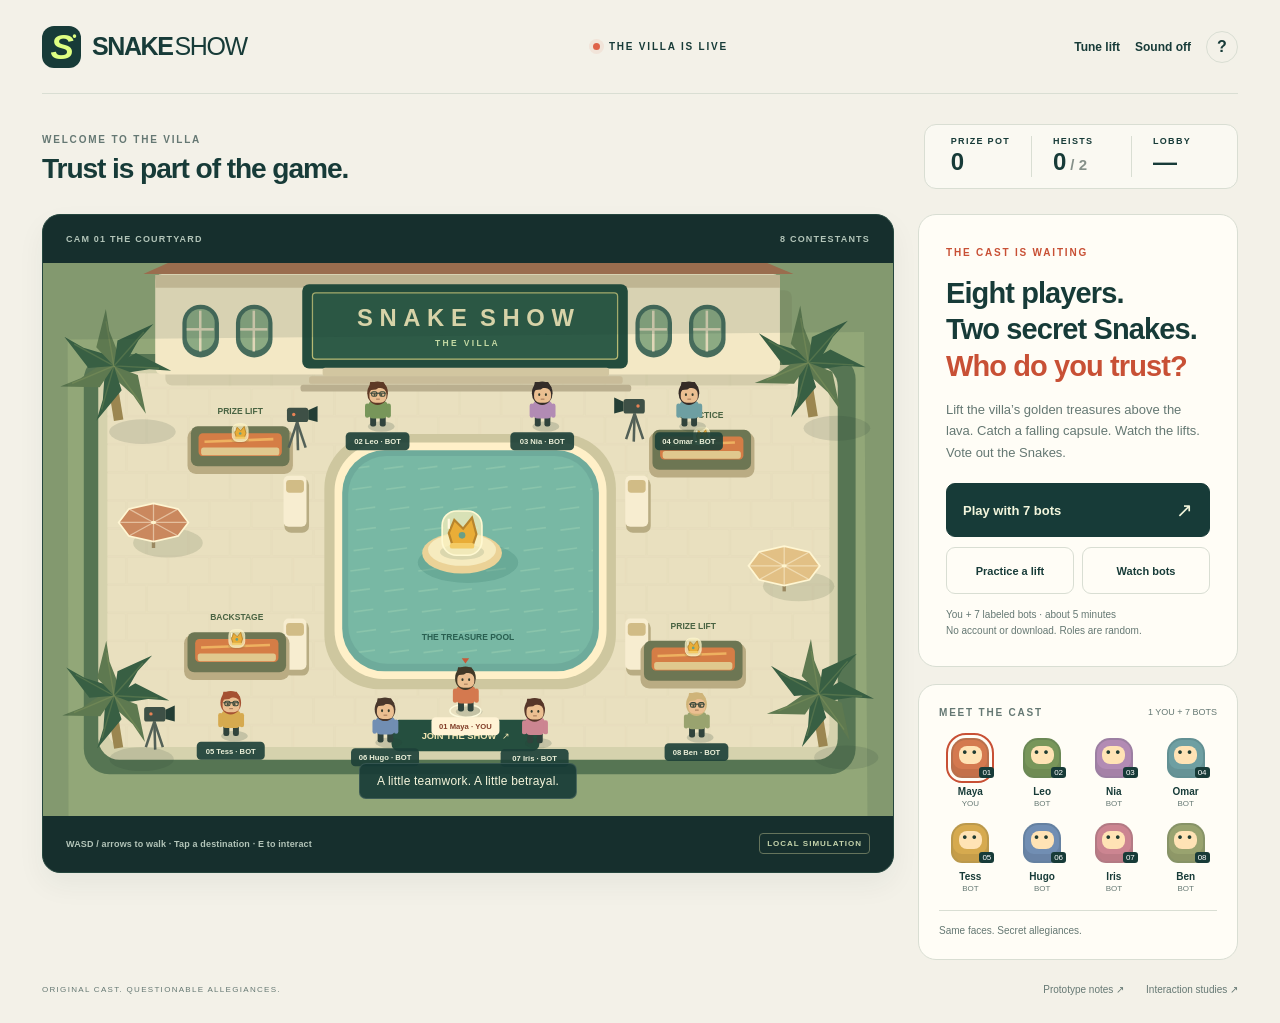
==== concepts/snake-show/browser/index.html @ a0eb26c5 "Build Snake Show 2D with tunable bots and open voting" ====
<!doctype html>
<html lang="en">
<head>
  <meta charset="utf-8">
  <meta name="viewport" content="width=device-width, initial-scale=1">
  <meta name="theme-color" content="#162c2c">
  <title>Snake Show — The villa is live</title>
  <!-- Content versions prevent a cached script from running against newer markup. -->
  <link rel="stylesheet" href="style.css?v=41d4f3e1a800">
  <script defer src="lift-settings.js?v=fff1915433bc"></script>
  <script defer src="engine.js?v=1761e50dbbf5"></script>
  <script defer src="scene.js?v=736649c6fe65"></script>
  <script defer src="lift-scene.js?v=ec6c48904b56"></script>
  <link rel="stylesheet" href="vote.css?v=e14c82b99ec2">
  <script defer src="vote-view.js?v=2ee515cd37c5"></script>
  <script defer src="app.js?v=7dcef8bf534f"></script>
</head>
<body>
  <div class="app">
    <header class="topbar">
      <a class="brand" href="index.html" aria-label="Snake Show home"><span class="brand-mark">S<span>•</span></span><span>SNAKE<span class="brand-light">SHOW</span></span></a>
      <div class="live"><i></i> THE VILLA IS LIVE</div>
      <div class="top-actions"><button id="earlyReviewToggle" class="quiet" hidden>Round so far</button><button id="pause" class="quiet" hidden>Pause</button><button id="tuneToggle" class="quiet" aria-expanded="false" aria-controls="tuningPanel">Tune lift</button><button id="sound" class="quiet" aria-pressed="false">Sound off</button><button id="help" class="icon-button" aria-label="How to play">?</button></div>
    </header>

    <main>
      <div class="episode-bar">
        <div><span id="eyebrow" class="eyebrow">WELCOME TO THE VILLA</span><h1 id="heading">Trust is part of the game.</h1></div>
        <div id="scoreboard" class="scoreboard"><div><span>PRIZE POT</span><b id="pot">0</b></div><div><span>HEISTS</span><b><span id="heists">0</span><small>/ 2</small></b></div><div class="clock"><span id="phaseLabel">LOBBY</span><b id="timer">—</b></div></div>
      </div>

      <div class="layout">
        <section class="stage" aria-label="Game stage">
          <div class="stage-top"><span id="cameraLabel">CAM 01 <b>THE COURTYARD</b></span><div><span id="castCount">8 CONTESTANTS</span></div></div>
          <div class="canvas-wrap"><canvas id="scene" width="1000" height="650" aria-label="2D villa. Use arrow keys or WASD to walk, or tap a destination."></canvas><div id="sceneCaption" class="scene-caption">A little teamwork. A little betrayal.</div></div>
          <div id="stationTabs" class="station-tabs" hidden></div>
          <div class="stage-bottom"><span id="sceneHint"><kbd>W</kbd><kbd>A</kbd><kbd>S</kbd><kbd>D</kbd> to explore <span class="dot-separator">•</span> Tap to walk</span><span class="local-badge">LOCAL SIMULATION</span></div>
        </section>

        <aside class="sidebar">
          <section id="lobbyPanel" class="panel welcome">
            <span class="eyebrow coral">THE CAST IS WAITING</span><h2>Eight players.<br>Two secret Snakes.<br><em>Who do you trust?</em></h2>
            <p>Lift the villa’s golden treasures above the lava. Catch a falling capsule. Watch the lifts. Vote out the Snakes.</p>
            <button id="play" class="primary">Play with 7 bots <span>↗</span></button>
            <div class="button-pair"><button id="practice" class="secondary">Practice a lift</button><button id="watch" class="secondary">Watch bots</button></div>
            <p class="fine">You + 7 labeled bots · about 5 minutes<br>No account or download. Roles are random.</p>
          </section>

          <section id="gamePanel" class="panel" hidden>
            <div class="row"><span id="panelEyebrow" class="eyebrow coral">YOUR PRIVATE CARD</span><button id="roleToggle" class="text-button" hidden>Hide role</button></div>
            <h2 id="panelTitle">The show is starting.</h2><p id="panelText"></p>
            <div id="privateRole" class="role-card" hidden></div>
            <div id="liftHud" hidden><div class="row meter-label"><span id="tiltText">Keep the tray level</span><b id="heightText">0%</b></div><div class="height-meter"><i id="heightFill"></i></div></div>
            <div id="catchPanel" class="catch-panel" hidden><div class="row"><b>CATCH THE CAPSULE!</b><span id="catchTime">3.0s</span></div><div class="catch-track"><span class="catch-zone"></span><i id="needle"></i></div><p id="catchHint">One fresh tap. Aim for the gold zone.</p></div>
            <div id="controls" class="controls" hidden><button id="pull" class="primary hold-button">Hold to pull <kbd>SPACE</kbd></button><button id="catch" class="primary catch-button" hidden>Catch! <kbd>C</kbd></button><button id="rig" class="rig-button hold-button" hidden>Hold to rig <kbd>R</kbd></button><p id="rigHint" class="fine" hidden></p><button id="interact" class="secondary" hidden>Join console <kbd>E</kbd></button><button id="leave" class="text-button">Leave console</button></div>
            <details id="mechanicsPanel" class="mechanics-panel" hidden><summary>Motor readouts <span>height · load · hold</span></summary><div id="motorReadouts"></div><p class="fine">Hold is measured over the last 2s. “Needs” estimates an unboosted motor’s hold duty; it does not identify a Rig.</p></details>
            <button id="continue" class="primary" hidden>Enter the first act →</button>
            <div id="speedControls" class="row" hidden><label for="speed">Playback speed</label><select id="speed"><option value="1">1×</option><option value="2">2×</option><option value="4">4×</option></select></div>
            <button id="nextEpisode" class="secondary" hidden>New episode</button>
          </section>

          <section id="tuningPanel" class="panel tuning-panel" hidden>
            <div class="row"><span class="eyebrow coral">PRIZE LIFT · WORKING DRAFT</span><button id="closeTuning" class="text-button" aria-label="Close tuning">Close</button></div>
            <h2>Tune the lift.</h2><p class="tuning-intro">Changes apply live to every lift. Start offset applies to the next capsule. These are draft settings.</p>
            <div class="button-pair"><button id="tuneRestart" class="secondary">Restart same practice</button><button id="tuneDefaults" class="secondary">Restore prototype</button></div>
            <div id="tuningSliders" class="tuning-scroll"></div>
            <details class="tuning-derived"><summary>What these settings imply</summary><div id="tuningDerived"></div><p class="fine">Two-cable estimates. Tray mass 2; winch inertia 0.6; delivery +2.6; upper stop +2.8; lava −1.8; max height gap 1.6. Catch zone starts at 60%.</p></details>
            <details id="draftExchange" class="draft-exchange"><summary>Export / import a draft</summary><p class="fine">Copy these settings into our conversation to compare runs.</p><textarea id="tuningJson" rows="5" aria-label="Lift settings draft JSON" spellcheck="false"></textarea><div class="button-pair"><button id="copyDraft" class="secondary">Copy current draft</button><button id="importDraft" class="secondary">Apply pasted draft</button></div></details>
            <p id="tuningStatus" class="fine" role="status">Prototype baseline. Changes are saved in this browser.</p>
          </section>

          <section class="panel cast-panel"><div class="row"><span class="eyebrow">MEET THE CAST</span><span id="castSummary" class="fine">1 YOU + 7 BOTS</span></div><div id="cast" class="cast-grid"></div><p id="castNote" class="fine">Same faces. Secret allegiances.</p></section>
        </aside>
      </div>

      <section id="evidencePanel" class="vote-room" aria-label="Voting room" hidden>
        <div id="votePaused" class="vote-paused" role="status" hidden><b>Paused</b><button id="voteResume">Resume ▶</button><button id="voteQuit">Return to lobby</button></div>
        <div class="vote-room-heading">
          <div><span id="voteRoomStep" class="vote-kicker">LOOK & VOTE</span><h2 id="voteRoomTitle" tabindex="-1">Who is the Snake?</h2><p id="voteRoomHint">Look at the lifts. Pick a face.</p></div>
          <div class="vote-tools"><button id="voteRoleToggle" class="text-button" aria-expanded="false" aria-controls="votePrivateRole" hidden>My role</button><label id="voteSpeedControls" hidden>Speed <select id="voteSpeed" aria-label="Voting playback speed"><option value="1">1×</option><option value="2">2×</option><option value="4">4×</option></select></label><button id="voteNewEpisode" class="text-button" hidden>New episode</button><div class="vote-clock" id="voteClock"><span id="voteClockLabel">Vote ends in</span><b id="voteSeconds">35</b><span>seconds</span></div></div>
        </div>
        <div id="votePrivateRole" class="vote-private-role" hidden></div>
        <div id="voteWaiting" class="vote-waiting" hidden><b>Waiting for the other lifts…</b><span>Voting opens when everyone finishes.</span><button id="watchLifts" class="secondary">Watch lifts →</button></div>
        <div id="voteRoundSummary" class="round-prizes"></div>
        <div id="runoffNotice" class="runoff-notice" hidden></div>
        <div class="vote-content">
          <section id="roundMemories" class="round-memories" aria-label="Round in pictures">
            <div class="memory-toolbar"><h3 id="memoryHeading">The lifts</h3><label>Round <select id="receiptAct" aria-label="Round to review"></select></label><span class="memory-note">A mistake can happen to anyone.</span></div>
            <div id="receipts" class="receipt-grid"></div>
          </section>
          <section id="votePanel" class="pick-panel" aria-labelledby="voteHeading" hidden>
            <div class="pick-heading"><div><h3 id="voteHeading">Pick a face.</h3><p id="voteHint">Your vote is shown to everyone.</p></div><span class="ballot-progress" id="ballotProgress" aria-label="Votes cast"></span></div>
            <div id="candidates" class="candidates"></div>
            <div class="ballot-footer">
              <span class="ballot-status" id="ballotStatus" role="status">Everyone can see each vote.</span>
              <button id="certain" class="certainty-button" aria-pressed="false" disabled>I’m sure!</button>
              <button id="abstain" class="skip-button">Skip vote</button>
              <button id="lockVote" class="lock-button" disabled>Lock vote</button>
            </div>
          </section>
        </div>
        <div id="voteResult" class="vote-reveal" aria-live="polite" hidden></div>
      </section>

      <section id="finalePanel" class="panel finale-panel" hidden><span class="eyebrow coral">THAT’S A WRAP</span><h2 id="winner"></h2><p id="winnerReason"></p><div id="revealCast" class="reveal-cast"></div><h3>The episode, unmasked.</h3><p class="fine">Actual recorded actions, with private sabotage revealed.</p><div id="replay" class="replay"></div><button id="replayEpisode" class="primary">Play another episode ↗</button></section>

      <div id="mobileMove" class="mobile-move" aria-label="Movement controls"><button data-move="up" aria-label="Walk up">↑</button><div><button data-move="left" aria-label="Walk left">←</button><button data-move="down" aria-label="Walk down">↓</button><button data-move="right" aria-label="Walk right">→</button></div></div>
      <footer><span>ORIGINAL CAST. QUESTIONABLE ALLEGIANCES.</span><a href="README.md">Prototype notes ↗</a><a href="../prototypes/index.html">Interaction studies ↗</a></footer>
    </main>
  </div>

  <dialog id="helpDialog"><button id="closeHelp" class="dialog-close" aria-label="Close instructions">×</button><span class="eyebrow coral">YOUR FIRST EPISODE</span><h2>Keep your friends close.<br>Watch their cables.</h2><ol><li><b>Know your role.</b> Six Loyals protect the treasures. Two Snakes secretly sabotage. Snakes need two heists and one survivor after the last vote.</li><li><b>Work your cable.</b> Hold Space or Pull to raise your end; release to lower it. Tilt to guide the ball inward, then slow it near center. Every corner must reach the gold delivery line.</li><li><b>Save the capsule.</b> If it slips, press C or Catch when the needle is in the gold zone. You get one tap per fall. Someone else can still save after a miss.</li><li id="rigHelp"><b>Play the Snake.</b> Hold R or Rig for 1.5 seconds to arm the team’s one attempt. Your motor doubles for 5 seconds. A rigged, uncaught spill is a heist; lava contact is only a failed lift.</li><li><b>Follow the evidence.</b> Finish early to see the pictures while the others play. When every lift finishes or 45 seconds run out, you have 35 seconds to look at the pictures and vote. Everyone sees the votes as they arrive. Tap a face to vote; change it until you lock it or time is up. When everyone locks, voting ends early. Every vote starts as a hunch. Tap “I’m sure!” to show certainty. You cannot vote for yourself. A tie gets a runoff. Voted out? Follow the episode backstage or start again.</li></ol><p>Walk with WASD / arrows or tap the courtyard. E uses a nearby console. Escape pauses. Sound is optional. Practice uses the same physics with one Loyal bot.</p><p class="fine">This is an offline browser adaptation for one player. Bots and balance are experimental; there is no online matchmaking or persistent economy.</p><button id="gotIt" class="primary">Got it. Let’s play.</button></dialog>
  <dialog id="cameraDialog" class="camera-dialog" aria-labelledby="cameraTitle"><div class="camera-dialog-heading"><div><span class="vote-kicker">ROUND IN PICTURES</span><h2 id="cameraTitle">The lift</h2></div><button id="closeCamera" class="icon-button" aria-label="Close lift pictures">×</button></div><div id="cameraDetails"></div><p class="camera-caption">These are separate observations. A mistake can happen to anyone.</p></dialog>
  <div id="pauseOverlay" class="pause-overlay" hidden><section class="panel"><span class="eyebrow coral">COMMERCIAL BREAK</span><h2 id="pauseTitle">The show is paused.</h2><p>Your episode waits for you. Held controls have been released.</p><button id="resume" class="primary">Resume the show →</button><button id="quit" class="text-button">Return to lobby</button></section></div>
  <div id="announcement" class="sr-only" role="status" aria-live="polite"></div>
</body>
</html>
---- concepts/snake-show/browser/style.css ----
:root{--ink:#173b38;--muted:#657873;--paper:#f3f1e8;--panel:#fffdf6;--line:#d9ded3;--coral:#c85035;--lime:#dfff83;--gold:#efbd51;--dark:#162f2d;--radius:18px;font-family:"Segoe UI",Arial,sans-serif;color:var(--ink);background:var(--paper);font-synthesis:none}*{box-sizing:border-box}body{margin:0}button,input,select{font:inherit}button,a,select{-webkit-tap-highlight-color:transparent}button{cursor:pointer;touch-action:manipulation}button:disabled{cursor:default;opacity:.46}button:focus-visible,a:focus-visible,select:focus-visible{outline:3px solid #be502c;outline-offset:4px}button{color:inherit}a{color:inherit}button:active:not(:disabled){transform:translateY(1px)}[hidden]{display:none!important}.app{max-width:1560px;margin:auto;padding:0 42px}.topbar{height:94px;display:flex;align-items:center;justify-content:space-between;border-bottom:1px solid var(--line);gap:20px}.brand{display:flex;align-items:center;gap:11px;text-decoration:none;font-weight:900;letter-spacing:-1.4px;font-size:25px}.brand-light{font-weight:400;margin-left:2px}.brand-mark{position:relative;display:grid;place-items:center;width:39px;height:42px;background:var(--ink);color:var(--lime);border-radius:12px;font-size:35px;font-style:italic;line-height:1}.brand-mark span{position:absolute;font-size:12px;right:6px;top:4px}.live,.eyebrow{font-size:10px;letter-spacing:1.8px;font-weight:800}.live{display:flex;align-items:center;gap:9px}.live i{width:7px;height:7px;background:#df6249;border-radius:50%;box-shadow:0 0 0 4px #df624917}.top-actions{display:flex;align-items:center;gap:15px}.quiet,.text-button{border:0;background:none;padding:8px 0;font-size:12px;font-weight:650}.icon-button{height:32px;width:32px;border:1px solid var(--line);border-radius:50%;background:transparent;font-weight:700}.episode-bar{display:flex;align-items:center;justify-content:space-between;padding:30px 0 25px;gap:20px}.eyebrow{color:var(--muted)}.coral{color:var(--coral)}h1{font-size:clamp(23px,2.2vw,35px);font-weight:650;letter-spacing:-1.1px;margin:6px 0 0}h2{font-size:28px;letter-spacing:-.9px;line-height:1.18;font-weight:650;margin:15px 0}h3{font-size:19px;letter-spacing:-.3px}p{font-size:13px;line-height:1.65;color:var(--muted)}em{font-style:normal;color:var(--coral)}.scoreboard{display:flex;border:1px solid var(--line);border-radius:12px;background:#faf9f2;padding:11px 5px}.scoreboard>div{padding:0 21px;border-right:1px solid var(--line);min-width:100px}.scoreboard>div:last-child{border:0}.scoreboard>div>span{display:block;font-size:9px;letter-spacing:1.3px;font-weight:800}.scoreboard b{display:block;font-size:24px;line-height:1.3;white-space:nowrap}.scoreboard small{font-size:15px;color:#859089;padding-left:4px}.scoreboard b span{display:inline}.clock b{font-variant-numeric:tabular-nums}.layout{display:grid;grid-template-columns:minmax(0,1fr) 320px;gap:24px;align-items:start}.stage{background:var(--dark);border-radius:var(--radius);overflow:hidden;box-shadow:0 12px 28px #173b380e;border:1px solid #25463e}.stage-top,.stage-bottom{display:flex;justify-content:space-between;align-items:center;gap:8px;color:#b3c5b9;font-size:9px;font-weight:700;letter-spacing:1.2px;padding:19px 23px}.stage-top b{color:#eef2d9;margin-left:12px;font-size:10px}.stage-top>div{display:flex;align-items:center;gap:14px}.on-dark{border:1px solid #718479;background:transparent;border-radius:5px;color:#eff4dc;padding:4px 8px;font-size:10px}.canvas-wrap{position:relative;background:#dcd9b8}canvas{display:block;width:100%;height:auto;aspect-ratio:1000/650;touch-action:none}.scene-caption{position:absolute;bottom:17px;left:50%;transform:translateX(-50%);max-width:92%;width:max-content;background:#163b36e8;color:#f5f5db;padding:10px 17px;border:1px solid #ffffff21;border-radius:7px;font-size:12px;letter-spacing:.2px;text-align:center;pointer-events:none}.stage-bottom{padding:16px 23px;font-size:9px;letter-spacing:.15px;min-height:56px}.local-badge{font-size:8px;letter-spacing:1px;color:#c5d4ac;border:1px solid #65745c;padding:5px 7px;border-radius:4px;white-space:nowrap}kbd{font:600 9px "Segoe UI",sans-serif;border:1px solid currentColor;border-radius:3px;padding:2px 4px;opacity:.8;margin:0 1px}.dot-separator{padding:0 8px}.sidebar{display:flex;flex-direction:column;gap:17px}.panel{border:1px solid var(--line);border-radius:var(--radius);background:var(--panel);padding:24px}.welcome{padding:27px}.welcome h2{font-size:29px;line-height:1.25;margin:15px 0}.welcome p{margin:15px 0 20px}.primary,.secondary,.rig-button{display:flex;justify-content:center;align-items:center;gap:10px;width:100%;border:1px solid var(--ink);border-radius:9px;padding:14px 16px;font-weight:700;font-size:13px;min-height:47px}.primary{background:var(--ink);color:#f2f5dc}.primary>span{margin-left:auto;font-size:20px}.primary:hover:not(:disabled){background:#28524a}.secondary{background:transparent;border-color:var(--line);font-size:11px;padding:11px 8px}.secondary:hover:not(:disabled){background:#edeedc}.button-pair{display:flex;gap:8px;margin-top:10px}.fine{font-size:10px;line-height:1.6;color:var(--muted);margin:12px 0 0}.welcome .fine{margin:13px 0 0}.row{display:flex;align-items:center;justify-content:space-between;gap:12px}.row>.fine{margin:0;font-size:9px}.cast-panel{padding:20px}.cast-grid{display:grid;grid-template-columns:repeat(4,minmax(0,1fr));gap:15px 9px;margin-top:18px}.cast-member{text-align:center;min-width:0;position:relative}.avatar{--color:#d0734a;width:38px;height:40px;display:inline-block;background:var(--color);border-radius:15px 15px 11px 11px;position:relative;border:2px solid #1c3c3825;box-shadow:inset 0 -7px 0 #00000013}.avatar:before{content:"";position:absolute;width:23px;height:18px;top:6px;left:5.5px;border-radius:8px;background:#ffe3b5}.avatar:after{content:"••";letter-spacing:5px;position:absolute;top:4px;left:9px;color:#203c32;font-size:13px;font-weight:900}.cast-member b{display:block;font-size:10px;margin-top:4px;white-space:nowrap}.cast-member small{font-size:8px;color:var(--muted);display:block;margin-top:2px}.cast-member.out{opacity:.45}.cast-member.you .avatar{outline:2px solid var(--coral);outline-offset:3px}.cast-member .number{position:absolute;top:29px;left:calc(50% + 9px);border-radius:3px;background:var(--ink);color:#fff;font-size:8px;padding:1px 3px}.cast-panel>p{border-top:1px solid var(--line);padding-top:12px;margin-top:17px}.role-card{padding:14px;border-radius:9px;background:#eaf0d7;border:1px solid #d3dec2;font-size:12px;line-height:1.6;margin:17px 0}.role-card.snake{background:#fae6df;border-color:#e2c4bb}.role-card b{display:block;font-size:17px}.role-card small{font-size:11px}.controls{display:flex;flex-direction:column;gap:9px;margin-top:19px}.controls .text-button{font-size:11px}.hold-button{user-select:none;touch-action:none}.hold-button.pressed{background:#badd78;color:#163b36;box-shadow:inset 0 3px 4px #0002}.rig-button{background:#f4dfd5;border-color:#dcb5a6;color:#9b402e;font-size:12px}.rig-button.pressed{background:#cb674d;color:white}.catch-button{background:var(--gold);color:#3d321b;border-color:#b98e31}.catch-button:hover:not(:disabled){background:#ffd574}.meter-label{font-size:10px;margin-top:17px}.height-meter{height:7px;border-radius:10px;background:#e4e6d8;margin-top:9px;overflow:hidden}.height-meter i{display:block;height:100%;background:#688d5a;transition:width .15s}.catch-panel{background:#fcf1d1;border:1px solid #dec585;border-radius:10px;padding:13px;margin-top:17px}.catch-panel .row{font-size:10px}.catch-track{position:relative;height:25px;background:#dcdcc4;border-radius:5px;margin-top:15px;overflow:hidden}.catch-zone{position:absolute;left:41.6667%;width:16.6667%;height:100%;background:#e3b63b;border-left:2px solid #8f6d0d;border-right:2px solid #8f6d0d}.catch-track i{position:absolute;top:1px;height:23px;width:4px;background:#183f37;border-radius:4px;transform:translateX(-50%)}.catch-panel p{font-size:10px;margin-bottom:0}#continue,#nextEpisode{margin-top:16px}#speedControls{font-size:12px;margin-top:16px}select{background:#fcfbf3;border:1px solid var(--line);border-radius:6px;padding:7px 9px;color:var(--ink);font-size:12px;max-width:100%}.station-tabs{display:grid;grid-template-columns:repeat(4,1fr);gap:1px;border-top:1px solid #657b6055;background:#657b6055}.station-tab{padding:12px 6px;background:var(--dark);color:#d0dfc5;border:0;border-top:3px solid transparent;text-align:left;min-width:0}.station-tab.selected{background:#25463d;border-top-color:var(--lime)}.station-tab b{display:block;font-size:10px}.station-tab small{display:block;font-size:9px;margin-top:5px;opacity:.7}.station-tab span{font-size:9px;color:#edc574}.evidence-panel,.finale-panel{margin-top:24px;padding:28px}.evidence-heading{display:flex;justify-content:space-between;align-items:center;gap:15px}.evidence-heading h2{margin:10px 0 7px}.evidence-heading p{margin:0}.evidence-heading label{font-size:12px}.receipt-grid{display:grid;grid-template-columns:repeat(4,minmax(0,1fr));gap:13px;margin-top:22px}.receipt{border:1px solid #dedfcd;border-radius:9px;padding:16px;background:#f6f5ea}.receipt .eyebrow{font-size:9px}.receipt h3{margin:8px 0;font-size:15px}.receipt p{font-size:11px;line-height:1.6;margin:12px 0}.receipt p+p{border-top:1px dashed #d5d5c5;padding-top:12px}.receipt time{font-size:9px;font-weight:750;color:#8b6b40;display:block}.receipt strong{color:var(--ink)}#votePanel{border-top:1px solid var(--line);margin-top:26px;padding-top:8px}#votePanel h3{margin-bottom:5px}#voteHint{margin-top:0}.confidence{font-size:10px;display:flex;align-items:center;gap:7px}.candidates{display:grid;grid-template-columns:repeat(8,minmax(0,1fr));gap:10px}.candidate{background:#f8f7ee;border:1px solid var(--line);border-radius:10px;padding:13px 5px;text-align:center}.candidate.selected{border:2px solid var(--coral);padding:12px 4px;background:#fae8da}.candidate b{display:block;font-size:12px;margin-top:8px}.candidate small{display:block;font-size:9px;margin-top:4px}.ballot-footer{display:flex;align-items:center;gap:20px;margin-top:20px}.ballot-footer>span{font-size:12px;flex:1}.ballot-footer .primary{width:180px}.vote-totals{display:flex;gap:8px;flex-wrap:wrap}.vote-total{padding:8px 13px;border-radius:5px;background:#ebeedc;font-size:12px}.finale-panel h2{font-size:40px}.reveal-cast{display:grid;grid-template-columns:repeat(8,1fr);gap:10px;margin:25px 0}.reveal-person{text-align:center;padding:17px 5px;background:#eaf0d7;border:1px solid #d8e1c7;border-radius:10px}.reveal-person.snake{background:#f6e0d6;border-color:#e2b9a5}.reveal-person b{display:block;font-size:13px;margin:9px 0 4px}.reveal-person span:last-child{display:block;font-size:11px}.replay{display:grid;grid-template-columns:repeat(3,1fr);gap:15px;margin-bottom:25px}.replay-act{padding:18px;background:#f4f3e7;border-radius:10px}.replay-act h3{margin:0 0 14px}.replay-act p{font-size:11px;margin:7px 0}.replay-act .secret{color:#a84e34}.finale-panel>.primary{max-width:280px}.mobile-move{display:none}footer{display:flex;align-items:center;gap:22px;padding:24px 0 28px;color:var(--muted);font-size:10px}footer>span{margin-right:auto;font-size:8px;letter-spacing:1.3px}footer a{text-decoration:none}dialog{max-width:570px;width:calc(100% - 30px);border:1px solid #ccd2bd;border-radius:18px;padding:32px;color:var(--ink);background:var(--panel);box-shadow:0 35px 100px #0005}dialog::backdrop{background:#0b251dcc;backdrop-filter:blur(4px)}dialog h2{font-size:29px}dialog li{font-size:12px;line-height:1.7;margin-bottom:14px;color:var(--muted)}dialog li b{color:var(--ink)}dialog ol{padding-left:18px}.dialog-close{position:absolute;right:18px;top:12px;border:0;background:none;font-size:26px}.pause-overlay{position:fixed;inset:0;background:#09251ccb;backdrop-filter:blur(5px);z-index:10;display:grid;place-items:center;padding:20px}.pause-overlay .panel{max-width:380px;width:100%;padding:30px}.pause-overlay .text-button{display:block;margin:13px auto 0}.sr-only{position:absolute;width:1px;height:1px;padding:0;margin:-1px;overflow:hidden;clip:rect(0,0,0,0);white-space:nowrap;border:0}
@media(min-width:1550px){.welcome h2{font-size:32px}.layout{grid-template-columns:minmax(0,1fr) 350px}.panel{padding:27px}}
@media(max-width:1150px){.app{padding:0 24px}.layout{grid-template-columns:minmax(0,1fr) 290px;gap:18px}.welcome{padding:23px}.welcome h2{font-size:26px}.panel{padding:21px}.stage-top,.stage-bottom{padding:15px}.stage-top{font-size:8px}.local-badge{display:none}.receipt-grid{grid-template-columns:repeat(2,minmax(0,1fr))}}
@media(max-width:850px){.app{padding:0 20px}.topbar{height:75px}.brand{font-size:22px}.live{font-size:8px}.layout{grid-template-columns:minmax(0,1fr)}.sidebar{display:grid;grid-template-columns:1fr 1fr}.welcome h2{font-size:27px}.episode-bar{padding:22px 0}.scoreboard>div{min-width:68px;padding:0 10px}.scoreboard b{font-size:22px}.scoreboard>div>span{font-size:8px}.reveal-cast{grid-template-columns:repeat(4,1fr)}.replay{grid-template-columns:1fr}.candidates{grid-template-columns:repeat(4,1fr)}.mobile-move{display:block;text-align:center;margin:18px auto 0}.mobile-move button{width:46px;height:40px;margin:2px;background:#e3e7d5;border:1px solid #becbb7;border-radius:7px;font-size:20px;touch-action:none}.canvas-wrap{max-height:620px;overflow:hidden}}
@media(max-width:520px){.app{padding:0 12px}.topbar{height:67px;gap:10px}.live{display:none}.brand{font-size:21px}.top-actions{gap:12px}.episode-bar{display:block;padding:19px 0 16px}h1{font-size:25px}.scoreboard{margin-top:17px;padding:9px 0;justify-content:space-around}.scoreboard>div{flex:1;padding:0 15px}.scoreboard b{font-size:23px}.scoreboard>div>span{font-size:8px}.stage{border-radius:12px}.stage-top{padding:12px;font-size:7px;letter-spacing:.5px}.stage-top b{font-size:8px;margin-left:7px}.stage-top>div{gap:8px}.stage-bottom{padding:12px;font-size:8px}.scene-caption{padding:6px 9px;font-size:9px;bottom:9px}.sidebar{grid-template-columns:1fr;gap:14px}.welcome h2{font-size:31px}.welcome{padding:25px}.cast-grid{grid-template-columns:repeat(8,1fr);gap:6px}.cast-member .avatar{transform:scale(.8);margin:0 -4px}.cast-member b{font-size:8px}.cast-member small{font-size:7px}.cast-member .number{top:26px;left:calc(50% + 4px)}.cast-panel{padding:18px 12px}.cast-panel>.row{padding:0 6px}.cast-panel>p{padding-left:6px}.evidence-panel,.finale-panel{padding:20px 15px}.evidence-heading{align-items:start}.evidence-heading h2{font-size:25px}.evidence-heading p{font-size:11px}.receipt-grid{grid-template-columns:1fr}.receipt p{font-size:12px}.evidence-heading label{white-space:nowrap}.candidates{gap:7px}.candidate b{font-size:10px}.ballot-footer{flex-wrap:wrap;gap:10px}.ballot-footer>span{flex-basis:100%}.ballot-footer .primary{flex:1}.confidence{flex-direction:column;align-items:start;gap:3px}#votePanel .row{align-items:center}.finale-panel h2{font-size:32px}.station-tabs{grid-template-columns:repeat(2,1fr)}footer{gap:12px;flex-wrap:wrap;font-size:9px}footer>span{width:100%;font-size:7px}.reveal-cast{gap:7px}.reveal-person{padding:12px 3px}.reveal-person b{font-size:11px}.reveal-person span:last-child{font-size:9px}dialog{padding:27px 22px}dialog h2{font-size:25px}}
@media(prefers-reduced-motion:reduce){*,*:before,*:after{scroll-behavior:auto!important;transition:none!important}}

/* During touch play, keep the moving scene and thumb controls together. */
@media(max-width:850px){
  body[data-phase="challenge"] .sidebar{display:block}
  body[data-phase="challenge"] .cast-panel{margin-top:16px}
  body[data-phase="challenge"] #gamePanel{padding:15px}
  body[data-phase="challenge"] #panelTitle,body[data-phase="challenge"] #panelText{display:none}
  body[data-phase="challenge"] .controls{display:grid;grid-template-columns:1fr 1fr;gap:8px;margin-top:10px}
  body[data-phase="challenge"] .controls .primary,body[data-phase="challenge"] #leave,body[data-phase="challenge"] #interact{grid-column:1/-1}
  body[data-phase="challenge"] .controls:has(#rig:not([hidden])) #pull{grid-column:auto}
  body[data-phase="challenge"] #rigHint{display:none}
  body[data-phase="challenge"] .meter-label{margin-top:8px}
  body[data-phase="challenge"] .height-meter{margin-top:5px}
  body[data-phase="challenge"] .stage-bottom{display:none}
  body[data-phase="challenge"] .station-tabs{grid-template-columns:repeat(4,minmax(0,1fr))}
  body[data-phase="challenge"] .station-tab{padding:9px 6px;min-height:62px}
  body[data-phase="challenge"] .station-tab small{display:none}
  body[data-phase="challenge"] .station-tab b{font-size:9px}
  body[data-phase="challenge"] .episode-bar{padding:14px 0}
  body[data-phase="challenge"] h1{font-size:21px}
  body[data-phase="challenge"] .scoreboard{margin-top:10px;padding:6px 0}
  body[data-phase="challenge"] .layout{gap:12px}
  body[data-phase="challenge"] #privateRole{margin:10px 0}
  body[data-phase="challenge"] .catch-panel{margin-top:10px;padding:10px}
  body[data-phase="challenge"] .catch-track{margin-top:10px}
  body[data-phase="challenge"] .catch-panel p{margin-top:5px}
}

/* Prize Lift exposes the coupled-cable mechanism with the same scale on both axes. */
body[data-camera="lift"] .canvas-wrap{background:#fffdf6;max-height:none}
body[data-camera="lift"] canvas{max-width:650px;margin:0 auto;aspect-ratio:1}
.mechanics-panel{margin-top:18px;border-top:1px solid var(--line);padding-top:12px}
summary{cursor:pointer;font-size:12px;font-weight:700;line-height:1.6}
.mechanics-panel summary span{font-size:9px;color:var(--muted);font-weight:400;margin-left:6px}
.mechanics-panel table{width:100%;border-collapse:collapse;margin-top:12px;font-size:11px;font-variant-numeric:tabular-nums}
.mechanics-panel th,.mechanics-panel td{padding:6px 3px;border-bottom:1px solid #e4e8da;text-align:right}
.mechanics-panel th:first-child{text-align:left;font-size:9px;color:var(--muted);font-weight:500}
.mechanics-panel small{display:block;font-size:9px;font-weight:400;color:var(--muted);margin-top:3px}
.tuning-panel h2{font-size:23px;margin:10px 0}
.tuning-intro{font-size:11px;margin:8px 0}
.tuning-panel .button-pair{margin:10px 0}
.tuning-panel .secondary{font-size:10px;padding:8px 7px;min-height:39px}
.tuning-scroll{max-height:470px;overflow-y:auto;overscroll-behavior:contain;scrollbar-width:thin;padding-right:9px;margin-right:-8px}
.tuning-scroll fieldset{border:0;margin:14px 0;padding:0;min-width:0}
.tuning-scroll legend{width:100%;font-size:10px;font-weight:800;letter-spacing:1px;text-transform:uppercase;color:var(--coral);padding:9px 0;border-top:1px solid var(--line)}
.tuning-row{padding:8px 0 10px}
.tuning-row.changed label:after{content:" •";color:var(--coral)}
.tuning-row label{font-size:11px;font-weight:650}
.tuning-row label small{display:block;font-size:9px;font-weight:400;color:var(--muted);margin-top:3px}
.tuning-row input[type="number"]{width:67px;min-width:67px;border:1px solid var(--line);border-radius:5px;background:#fffef8;font-size:12px;color:var(--ink);padding:6px;font-variant-numeric:tabular-nums}
.tuning-row input[type="range"]{width:100%;height:23px;accent-color:#497753;margin:7px 0 0;cursor:pointer;touch-action:pan-y}
.tuning-row p{font-size:9px;line-height:1.5;margin:1px 0;color:var(--muted)}
.tuning-derived,.draft-exchange{border-top:1px solid var(--line);padding-top:12px;margin-top:12px}
#tuningDerived{display:grid;grid-template-columns:1fr 1fr;gap:12px;margin-top:15px}
#tuningDerived span{font-size:9px;color:var(--muted);display:block}
#tuningDerived b{font-size:12px;font-weight:650;display:block;margin-top:4px}
#tuningJson{width:100%;resize:vertical;min-height:90px;font:11px/1.5 Consolas,monospace;border:1px solid var(--line);border-radius:7px;color:var(--ink);background:#f4f4e9;padding:10px;margin-top:10px}
body[data-tuning="true"] .cast-panel{display:none}
@media(min-width:851px){body[data-tuning="true"] .stage{position:sticky;top:15px}body[data-tuning="true"] .layout{grid-template-columns:minmax(0,1fr) 360px}}
@media(max-width:850px){body[data-tuning="true"] .sidebar{display:flex}.tuning-panel{margin-top:4px}.tuning-scroll{max-height:400px}.mechanics-panel{margin-top:10px;padding-top:8px}}
@media(max-width:520px){.top-actions{gap:9px}.top-actions .quiet{font-size:10px}body[data-camera="lift"] canvas{max-width:345px}body[data-phase="challenge"] .mechanics-panel summary{font-size:10px}}
---- concepts/snake-show/browser/vote.css ----
/* A separate, picture-first voting room. Colors describe events, never guilt. */
body[data-voting="true"] { background: radial-gradient(ellipse at 15% 0%, #e4f0da, transparent 60%), #f6f2e7; }
body[data-voting="true"] .topbar { height: 68px; }
body[data-voting="true"] .episode-bar,
body[data-voting="true"] .stage,
body[data-voting="true"] #gamePanel,
body[data-voting="true"] #lobbyPanel,
body[data-voting="true"] .cast-panel { display: none; }
body[data-voting="true"] .layout,
body[data-voting="true"] .sidebar { display: contents; }
body[data-voting="true"] footer { margin-top: 28px; padding-top: 18px; }
body[data-voting="true"] #tuningPanel { position: fixed; top: 78px; bottom: 20px; right: 24px; width: 380px; overflow: auto; z-index: 60; box-shadow: 0 15px 100px #183e3b66; }
.vote-room { max-width: 1280px; margin: 26px auto 0; padding-bottom: 10px; }
.vote-room button:focus-visible, .camera-dialog button:focus-visible { outline: 4px solid #8765ce; outline-offset: 4px; }
.vote-icon { width: 23px; height: 23px; flex-shrink: 0; vertical-align: middle; }
.portrait { display: block; }
.vote-room-heading { display: flex; align-items: center; justify-content: space-between; gap: 20px; }
.vote-kicker { font-size: 11px; font-weight: 850; letter-spacing: 1.5px; color: #6c7659; }
.vote-room-heading h2 { margin: 3px 0 6px; font-size: clamp(30px, 3.2vw, 44px); letter-spacing: -1.5px; line-height: 1.05; font-weight: 900; }
#voteRoomTitle:focus { outline: none; }
.vote-room-heading p { margin: 0; font-size: 16px; color: #597068; }
.vote-tools { display: flex; align-items: center; gap: 15px; }
.vote-tools label { display: flex; flex-direction: column; font-size: 11px; gap: 4px; }
.vote-clock { --remaining:100%; width: 100px; height: 100px; border-radius: 50%; background: conic-gradient(#708959 var(--remaining), #dfe2d3 0); display: flex; flex-direction: column; justify-content: center; align-items: center; position: relative; isolation: isolate; flex-shrink: 0; }
.vote-clock::before { content: ''; position: absolute; inset: 6px; background: #fcf9ed; border-radius: 50%; z-index: -1; }
.vote-clock b { font-size: 32px; line-height: 1.1; font-variant-numeric: tabular-nums; }
.vote-clock span { font-size: 10px; font-weight: 700; }
.vote-clock.almost-done { background: conic-gradient(#c26947 var(--remaining), #e7d9c8 0); }
.round-prizes { display: flex; flex-wrap: wrap; gap: 10px; margin: 15px 0 20px; }
.round-prize { display: inline-flex; align-items: center; gap: 7px; border-radius: 10px; padding: 7px 12px; font-size: 13px; background: #e1ebd3; }
.round-prize b { font-size: 18px; }
.round-prize.stolen { background: #e8def3; color: #664779; }
.round-prize.delivered .vote-icon { color: #927226; }
.memory-toolbar { display: flex; align-items: center; flex-wrap: wrap; gap: 12px; margin: 0 0 10px; }
.memory-toolbar h3 { margin: 0; font-size: 17px; }
.memory-toolbar label { display: flex; align-items: center; gap: 6px; font-size: 12px; }
.memory-toolbar select { padding: 4px 25px 4px 9px; min-height: 32px; }
.memory-note { margin-left: auto; font-size: 12px; color: #607366; }
.vote-room .receipt-grid { display: grid; grid-template-columns: repeat(4, minmax(0, 1fr)); gap: 14px; margin: 0; }
.vote-room .lift-memory { min-width: 0; padding: 12px; border: 2px solid #d2ddcf; border-radius: 20px; background: #fffdf5; box-shadow: 0 4px 0 #d9dfce; display: flex; flex-direction: column; text-align: left; transition: transform .15s, border-color .15s; }
.lift-memory:hover { transform: translateY(-3px); border-color: #80966c; }
.memory-heading { display: flex; align-items: center; justify-content: space-between; color: #526e61; font-size: 12px; }
.memory-heading .vote-icon { width: 19px; height: 19px; }
.memory-cast { display: flex; justify-content: center; gap: 16px; margin: 2px 0 7px; }
.memory-cast > span { display: flex; align-items: center; gap: 3px; font-size: 13px; }
.memory-cast .portrait { width: 36px; height: 40px; }
.memory-foot { display: flex; align-items: center; gap: 4px; border-top: 1px solid #e3e7d8; padding-top: 8px; font-size: 11px; color: #647966; }
.memory-foot .vote-icon { width: 15px; height: 15px; }
.memory-foot > span { margin-left: auto; font-weight: 750; }
.pick-panel { margin-top: 24px; background: #183f3b; color: #fff8e9; border-radius: 24px; padding: 20px 22px; box-shadow: 0 7px 0 #d1dccc; }
.pick-heading { display: flex; justify-content: space-between; align-items: center; margin-bottom: 14px; gap: 12px; }
.pick-heading h3 { font-size: 23px; margin: 0; letter-spacing: -.6px; }
.pick-heading p { color: #d0e0ca; font-size: 13px; margin: 3px 0 0; }
.ballot-progress { display: flex; align-items: center; gap: 8px; white-space: nowrap; font-size: 13px; background: #2d534b; padding: 8px 12px; border-radius: 12px; }
.vote-room .candidates { display: flex; justify-content: center; gap: 12px; }
.vote-room .candidate { position: relative; min-width: 0; flex: 1; max-width: 150px; padding: 4px 4px 9px; border: 3px solid transparent; border-radius: 16px; background: #f2eee0; color: #193d36; transition: transform .16s, background .16s; overflow: visible; }
.vote-room .candidate:disabled { opacity: 1; }
.vote-room .candidate:hover:not(:disabled) { transform: translateY(-5px); background: #fffdf4; }
.vote-room .candidate .portrait { width: 100%; height: 87px; }
.vote-room .candidate b { font-size: 16px; margin: 0; }
.vote-room .candidate.selected { padding: 4px 4px 9px; background: #e0f48e; border: 3px solid #d8f286; transform: translateY(-4px); box-shadow: 0 5px 0 #64894d; }
.candidate-check { position: absolute; right: -7px; top: -10px; width: 28px; height: 28px; display: none; align-items: center; justify-content: center; border-radius: 50%; background: #def589; color: #183f3b; border: 2px solid #183f3b; }
.candidate.selected .candidate-check { display: flex; }
.candidate-check .vote-icon { width: 17px; height: 17px; }
.vote-room .ballot-footer { gap: 14px; margin-top: 18px; align-items: center; }
.vote-room .ballot-status { font-size: 14px; color: #dfebd4; }
.certainty-button, .skip-button { display: inline-flex; align-items: center; justify-content: center; gap: 8px; padding: 13px 20px; border-radius: 12px; border: 0; font-size: 15px; font-weight: 850; min-height: 48px; }
.certainty-button { background: #def28a; color: #1f4437; min-width: 180px; box-shadow: 0 3px 0 #92a956; }
.certainty-button:disabled { opacity: 1; background: #476b57; color: #c1d2b7; box-shadow: none; }
.skip-button { background: transparent; border: 1px solid #6d8779; color: #e6efdb; font-size: 13px; }
.runoff-notice { display: flex; align-items: center; justify-content: center; gap: 15px; padding: 8px 16px; border-radius: 16px; background: #eee1fa; color: #655078; margin-bottom: 20px; font-size: 18px; }
.tied-faces { display: flex; gap: 12px; flex-wrap: wrap; justify-content: center; }
.tied-faces > span { display: flex; align-items: center; gap: 4px; font-size: 12px; }
.tied-faces .portrait { width: 35px; height: 39px; }
.vote-reveal { text-align: center; background: #fffcf1; border: 2px solid #d6dfce; border-radius: 28px; padding: 28px; margin-top: 22px; }
.reveal-spotlight { display: flex; gap: 25px; justify-content: center; align-items: center; padding: 20px; max-width: 640px; margin: 0 auto 30px; border-radius: 28px; background: repeating-conic-gradient(from 10deg at 27% 50%, #f5e6cd 0deg 15deg, #fff2dd 15deg 30deg); }
.reveal-spotlight > .portrait { width: 170px; height: 180px; }
.reveal-spotlight h2 { margin: 0 0 10px; font-size: 52px; letter-spacing: -2px; }
.reveal-kicker { font-size: 11px; font-weight: 800; letter-spacing: 2px; }
.role-stamp { display: inline-flex; align-items: center; gap: 10px; padding: 8px 18px; border-radius: 10px; background: #daeebf; font-size: 23px; font-weight: 850; }
.snake-reveal .role-stamp { background: #dfcaed; color: #65437b; }
.vote-room .vote-totals { justify-content: center; gap: 20px; }
.vote-total-person { display: flex; flex-direction: column; align-items: center; gap: 4px; width: 90px; }
.vote-total-person > .portrait { width: 70px; height: 75px; }
.vote-token-count { display: flex; align-items: center; justify-content: center; gap: 6px; padding: 5px 10px; border-radius: 9px; background: #e8ebde; font-size: 18px; font-weight: 800; }
.vote-total-person.removed .vote-token-count { background: #ddcdeb; }
.result-foot { font-size: 14px; margin-top: 25px; }
.deadlock-art { display: flex; justify-content: center; gap: 20px; color: #9074ad; margin: 20px; }
.deadlock-art > svg { width: 80px; height: 80px; transform: rotate(-12deg); }
.deadlock-art > svg + svg { transform: rotate(12deg); }
.camera-dialog { max-width: 850px; border-radius: 26px; border: 2px solid #dce3d2; padding: 24px; }
.camera-dialog-heading { display: flex; align-items: center; justify-content: space-between; gap: 14px; margin-bottom: 20px; }
.camera-dialog-heading h2 { margin: 4px 0 0; font-size: 25px; }
.camera-dialog .icon-button { flex-shrink: 0; font-size: 25px; min-width: 44px; min-height: 44px; }
.moment-strip { display: grid; grid-template-columns: repeat(3, minmax(0,1fr)); gap: 14px; }
.moment { text-align: center; }
.moment h3 { margin: 0 0 10px; font-size: 13px; color: #728273; }
.moment > svg { width: 100%; display: block; margin-bottom: 12px; }
.moment > b { display: block; font-size: 16px; }
.camera-notes { margin-top: 25px; border-top: 1px solid #d9dfcd; padding-top: 12px; font-size: 13px; }
.camera-notes summary { cursor: pointer; min-height: 35px; padding-top: 6px; }
.camera-notes p { font-size: 13px; line-height: 1.6; }
.camera-caption { font-size: 12px; color: #76856e; margin-bottom: 0; }
@media (max-width: 950px) {
  .vote-room .receipt-grid { gap: 9px; }
  .vote-room .lift-memory { padding: 9px; }
  .memory-cast { gap: 6px; }
  .memory-cast > span { font-size: 11px; flex-direction: column; gap: 0; }
  .memory-cast .portrait { width: 31px; height: 34px; }
  .memory-foot { font-size: 10px; }
  .vote-room .candidates { gap: 8px; }
  .vote-room .candidate .portrait { height: 74px; }
  .vote-room .candidate b { font-size: 14px; }
  .vote-room .ballot-footer { gap: 10px; flex-wrap: wrap; }
  .vote-room .ballot-status { flex-basis: 100%; }
  .memory-note { font-size: 11px; }
}
@media (max-width: 650px) {
  body[data-voting="true"] .topbar { height: 64px; gap: 10px; }
  body[data-voting="true"] .brand { font-size: 19px; gap: 7px; }
  body[data-voting="true"] .brand-mark { width: 31px; height: 34px; font-size: 29px; }
  body[data-voting="true"] .live, body[data-voting="true"] #sound { display: none; }
  body[data-voting="true"] .top-actions { gap: 5px; }
  body[data-voting="true"] .top-actions button { font-size: 11px; }
  body[data-voting="true"] #tuningPanel { width: auto; inset: 74px 12px 12px; }
  .vote-room { margin-top: 20px; }
  .vote-room-heading { gap: 10px; }
  .vote-room-heading h2 { font-size: 32px; max-width: 250px; }
  .vote-room-heading p { font-size: 13px; max-width: 235px; line-height: 1.4; }
  .vote-clock { width: 76px; height: 76px; }
  .vote-clock b { font-size: 27px; }
  .vote-clock span { font-size: 9px; }
  .vote-clock::before { inset: 4px; }
  .vote-tools { flex-wrap: wrap; justify-content: flex-end; gap: 5px; max-width: 140px; }
  .vote-tools label { font-size: 10px; }
  .vote-tools select { max-width: 65px; padding: 5px; }
  #voteNewEpisode { font-size: 11px; }
  .round-prizes { margin: 12px 0 15px; gap: 6px; }
  .round-prize { font-size: 11px; padding: 5px 8px; gap: 4px; }
  .round-prize b { font-size: 15px; }
  .round-prize .vote-icon { width: 19px; height: 19px; }
  .vote-content { display: flex; flex-direction: column; gap: 22px; }
  body[data-phase="vote"] .pick-panel, body[data-phase="runoff"] .pick-panel { order: -1; }
  .vote-room .receipt-grid { grid-template-columns: repeat(2, minmax(0, 1fr)); gap: 12px; }
  .memory-toolbar { gap: 8px; }
  .memory-note { margin-left: 0; flex-basis: 100%; }
  .memory-cast > span { flex-direction: row; }
  .memory-cast { gap: 6px; }
  .memory-cast .portrait { width: 27px; height: 31px; }
  .memory-foot { flex-wrap: wrap; gap: 3px; }
  .memory-foot > span { font-size: 9px; }
  .pick-panel { padding: 17px 12px; border-radius: 20px; margin-top: 0; }
  .pick-heading h3 { font-size: 21px; }
  .pick-heading p { font-size: 11px; }
  .ballot-progress { padding: 7px 8px; gap: 5px; font-size: 11px; }
  .ballot-progress .vote-icon { width: 18px; height: 18px; }
  .vote-room .candidates { display: grid; grid-template-columns: repeat(4, minmax(0, 1fr)); gap: 10px 7px; }
  .vote-room .candidate { max-width: none; border-radius: 12px; }
  .vote-room .candidate .portrait { height: 65px; }
  .vote-room .candidate b { font-size: 13px; }
  .candidate-check { width: 23px; height: 23px; right: -4px; top: -8px; }
  .vote-room .ballot-footer { display: grid; grid-template-columns: 1fr 1fr; gap: 10px; }
  .vote-room .ballot-status { font-size: 12px; }
  .certainty-button, .skip-button { padding: 12px 8px; min-width: 0; font-size: 13px; }
  .certainty-button .vote-icon { width: 18px; height: 18px; }
  .runoff-notice { font-size: 14px; gap: 8px; flex-wrap: wrap; }
  .tied-faces { gap: 7px; }
  .tied-faces > span { flex-direction: column; }
  .vote-reveal { padding: 18px 12px; }
  .reveal-spotlight { padding: 10px; gap: 10px; margin-bottom: 20px; }
  .reveal-spotlight > .portrait { width: 110px; height: 140px; }
  .reveal-spotlight h2 { font-size: 35px; }
  .role-stamp { font-size: 19px; padding: 6px 12px; }
  .vote-room .vote-totals { gap: 13px 8px; }
  .vote-total-person { width: 56px; font-size: 12px; }
  .vote-total-person > .portrait { width: 50px; height: 55px; }
  .vote-token-count { font-size: 15px; padding: 4px 6px; }
  .vote-token-count .vote-icon { width: 18px; height: 18px; }
  .camera-dialog { padding: 18px; }
  .camera-dialog-heading h2 { font-size: 20px; }
  .moment-strip { grid-template-columns: 1fr; gap: 18px; }
  .moment { display: grid; grid-template-columns: 120px 1fr; gap: 4px 14px; text-align: left; align-items: center; }
  .moment > svg { grid-column: 1; grid-row: 1 / 3; margin: 0; }
  .moment h3 { grid-column: 2; align-self: end; margin: 0; }
  .moment > b { grid-column: 2; align-self: start; font-size: 15px; }
}
@media (max-width: 370px) {
  body[data-voting="true"] .brand { font-size: 16px; }
  body[data-voting="true"] .brand-mark { display: none; }
  .vote-room-heading h2 { font-size: 28px; }
  .memory-cast > span { font-size: 10px; }
  .memory-cast .portrait { width: 22px; }
  .vote-room .candidate .portrait { height: 55px; }
  .memory-foot > span { width: 100%; text-align: right; }
}
@media (prefers-reduced-motion: reduce) {
  .vote-room *, .camera-dialog * { transition: none !important; }
}
.memory-pictures { display: grid; grid-template-columns: 1fr 1fr; gap: 8px; margin: 0 0 12px; }
.memory-pictures > span { display: block; text-align: center; min-width: 0; }
.memory-pictures svg { width: 100%; display: block; border-radius: 12px; }
.memory-pictures b { display: block; font-size: 12px; margin-top: 7px; line-height: 1.3; }
.memory-outcome { display: flex; align-items: center; justify-content: center; gap: 6px; background: #ebe7f5; border-radius: 9px; padding: 6px; font-size: 12px; font-weight: 800; margin-top: auto; margin-bottom: 9px; }
.memory-outcome .vote-icon { width: 19px; height: 19px; }
.memory-outcome.delivered { background: #deedca; }
.vote-paused { display: flex; align-items: center; justify-content: center; gap: 12px; background: #f8e2a8; border: 1px solid #dbc787; padding: 8px; border-radius: 12px; margin-bottom: 15px; font-size: 13px; }
.vote-paused button { border: 0; padding: 8px 12px; background: #fff8df; border-radius: 8px; font-weight: 750; }
.vote-paused button:last-child { background: transparent; font-size: 11px; }
@media (max-width: 950px) { .memory-pictures b { font-size: 11px; } .memory-pictures { gap: 5px; } }
@media (max-width: 650px) { .memory-pictures b { font-size: 10px; } .memory-pictures { gap: 5px; margin-bottom: 10px; } .memory-outcome { font-size: 11px; } }
/* Keep the vote beside the memories on desktop, and before them on phones. */
body[data-phase="vote"] .vote-content, body[data-phase="runoff"] .vote-content { display: flex; flex-direction: column; gap: 22px; }
body[data-phase="vote"] .pick-panel, body[data-phase="runoff"] .pick-panel { order: -1; margin-top: 0; }
@media (min-width: 951px) {
  body[data-phase="vote"] .vote-content, body[data-phase="runoff"] .vote-content { display: grid; grid-template-columns: 1fr 1fr; gap: 24px; align-items: start; }
  body[data-phase="vote"] .pick-panel, body[data-phase="runoff"] .pick-panel { order: 0; position: sticky; top: 16px; padding: 20px 18px; }
  body[data-phase="vote"] .receipt-grid, body[data-phase="runoff"] .receipt-grid { grid-template-columns: repeat(2, minmax(0, 1fr)); gap: 12px; }
  body[data-phase="vote"] .candidates, body[data-phase="runoff"] .candidates { display: grid; grid-template-columns: repeat(4, minmax(0,1fr)); gap: 14px 9px; }
  body[data-phase="vote"] .candidate, body[data-phase="runoff"] .candidate { max-width: none; }
  body[data-phase="vote"] .ballot-footer, body[data-phase="runoff"] .ballot-footer { flex-wrap: wrap; gap: 12px; }
  body[data-phase="vote"] .ballot-status, body[data-phase="runoff"] .ballot-status { flex-basis: 100%; }
  .vote-room .certainty-button { min-width: 155px; padding: 12px; }
  .vote-room .skip-button { padding: 12px; }
  body[data-phase="vote"] .memory-cast, body[data-phase="runoff"] .memory-cast { margin-bottom: 4px; gap: 10px; }
  body[data-phase="vote"] .memory-cast .portrait, body[data-phase="runoff"] .memory-cast .portrait { width: 25px; height: 27px; }
  body[data-phase="vote"] .memory-cast b, body[data-phase="runoff"] .memory-cast b { font-size: 11px; }
  body[data-phase="vote"] .memory-pictures svg, body[data-phase="runoff"] .memory-pictures svg { height: 67px; }
  body[data-phase="vote"] .memory-pictures b, body[data-phase="runoff"] .memory-pictures b { font-size: 11px; margin-top: 4px; }
  body[data-phase="vote"] .memory-pictures, body[data-phase="runoff"] .memory-pictures { margin-bottom: 8px; }
  body[data-phase="vote"] .memory-outcome, body[data-phase="runoff"] .memory-outcome { padding: 4px; margin-bottom: 7px; font-size: 11px; }
  body[data-phase="vote"] .memory-note, body[data-phase="runoff"] .memory-note { font-size: 10px; }
}

.vote-private-role { display: flex; gap: 12px; flex-wrap: wrap; align-items: center; background: #f4e1cc; padding: 14px 18px; border-radius: 12px; margin-top: 12px; font-size: 14px; }
.vote-private-role small { font-size: 13px; }
/* Open voting: fixed seats, live totals, and an actual pointing hand. */
.vote-room .candidates { display: grid; grid-template-columns: repeat(4, minmax(0, 1fr)); }
.vote-room .candidate, .vote-room .candidate.selected { max-width: none; padding: 21px 4px 8px; }
.vote-room .candidate .voting-portrait { overflow: visible; pointer-events: none; }
.pointing-arm { pointer-events: none; }
.live-vote-count { position: absolute; top: 5px; right: 6px; min-width: 25px; height: 23px; display: grid; place-items: center; padding: 0 5px; border-radius: 8px; background: #dce3d3; color: #496250; font-size: 14px; font-weight: 900; font-variant-numeric: tabular-nums; }
.live-vote-count.has-votes { background: #efcc70; color: #463b21; box-shadow: 0 2px 0 #c0a65d; }
.candidate-tag { position: absolute; top: 8px; left: 6px; font-size: 9px; font-weight: 850; letter-spacing: .4px; color: #6e775c; }
.vote-room .candidate.your-seat { border-style: dashed; border-color: #abc39b; }
.vote-room .candidate.outside-vote { background: #d9dfd2; }
.candidate.outside-vote .voting-portrait > g:first-child { opacity: .5; }
.vote-room .candidate .voter-choice { display: block; margin: 5px 2px 0; padding: 3px 2px; border-radius: 7px; font-size: 11px; line-height: 16px; min-height: 22px; font-weight: 700; color: #647860; background: #e6eadd; white-space: nowrap; }
.vote-room .candidate .voter-choice.has-choice { background: #cbdab9; color: #244535; }
.vote-room .candidate-check { top: 32px; right: -7px; }
@media (max-width: 650px) {
  .vote-room .candidate, .vote-room .candidate.selected { padding-top: 23px; }
  .live-vote-count { font-size: 12px; min-width: 20px; height: 20px; top: 4px; right: 4px; padding: 0 4px; border-radius: 6px; }
  .candidate-tag { font-size: 8px; top: 8px; left: 3px; letter-spacing: 0; }
  .vote-room .candidate .voter-choice { font-size: 10px; margin: 4px 0 0; }
  .vote-room .candidate .voting-portrait { height: 62px; }
}
@media (max-width: 370px) {
  .vote-room .candidate .voting-portrait { height: 51px; }
  .candidate-tag { font-size: 7px; }
  .vote-room .candidate .voter-choice { font-size: 9px; }
}

/* A vote is immediate and editable; certainty is a separate expression. */
.suspect-hood { display: none; }
.vote-leader .suspect-hood { display: initial; }
.vote-room .candidate.vote-leader { background: #e2eac1; border-color: #95b353; }
.vote-room .candidate.vote-leader.selected { background: #def28a; border-color: #e8ff9d; }
.vote-room .candidate.certain-voter .voter-choice { background: #ffe09a; color: #594225; }
.certainty-button[aria-pressed="true"] { background: #ffe09a; box-shadow: 0 3px 0 #b89b53; }
.vote-room .skip-button { margin-right: auto; }
.vote-room .memory-cast { gap: 6px; flex-wrap: wrap; }
.vote-room .memory-player { position: relative; display: flex; flex: 1; justify-content: center; align-items: center; gap: 3px; min-width: 0; min-height: 46px; padding: 4px 6px; border: 2px solid #e2e7d4; border-radius: 10px; background: #f1f2e4; color: #294c3d; }
.vote-room .memory-player:disabled { opacity: 1; cursor: default; }
.vote-room .memory-player:hover:not(:disabled) { border-color: #91ac6c; background: #e8f3cf; }
.vote-room .memory-player.selected { border-color: #668b40; background: #e0f48e; }
.vote-room .memory-player.vote-leader { background: #e1ebbd; }
.vote-room .memory-player .portrait { flex-shrink: 0; overflow: visible; }
.shortcut-count { display: inline-grid; place-items: center; min-width: 17px; padding: 1px 3px; border-radius: 5px; background: #dce4c7; font-size: 11px; font-weight: 850; }
.vote-leader .shortcut-count { background: #edce75; }
.memory-details { display: flex; flex: 1; flex-direction: column; width: 100%; padding: 0; color: inherit; background: none; border: none; text-align: left; }
.memory-details .memory-pictures, .memory-details .memory-foot { width: 100%; }
.memory-details .memory-outcome { align-self: stretch; }
.vote-waiting { display: flex; flex-wrap: wrap; align-items: center; gap: 12px; padding: 15px 18px; border-radius: 16px; background: #e5eacd; margin-top: 18px; }
.vote-waiting span { font-size: 13px; }
.vote-waiting button { margin-left: auto; }
.waiting-lift { opacity: .75; }
.waiting-label { text-align: center; margin: 12px 0; color: #6b785c; }
@media (max-width: 650px) {
  .vote-room .memory-player { flex-direction: column; gap: 1px; padding: 4px 2px; }
  .vote-room .memory-player b { font-size: 11px; }
  .shortcut-count { position: absolute; right: 1px; top: 2px; font-size: 9px; min-width: 13px; }
  .vote-waiting { gap: 7px; }
  .vote-waiting button { width: 100%; margin-top: 4px; }
}

.lock-button { display: inline-flex; justify-content: center; align-items: center; gap: 8px; min-height: 48px; padding: 12px 18px; border: 0; border-radius: 12px; background: #def28a; color: #1f4437; font-weight: 850; font-size: 15px; box-shadow: 0 3px 0 #92a956; }
.lock-button:disabled { background: #476b57; color: #c1d2b7; box-shadow: none; }
.certainty-button { min-width: 110px; order: -1; background: #f0e7bf; box-shadow: 0 3px 0 #b0a57d; }
.vote-room .ballot-status { order: -2; }
.vote-room .candidate.locked-voter .voter-choice { outline: 1px solid #799265; }
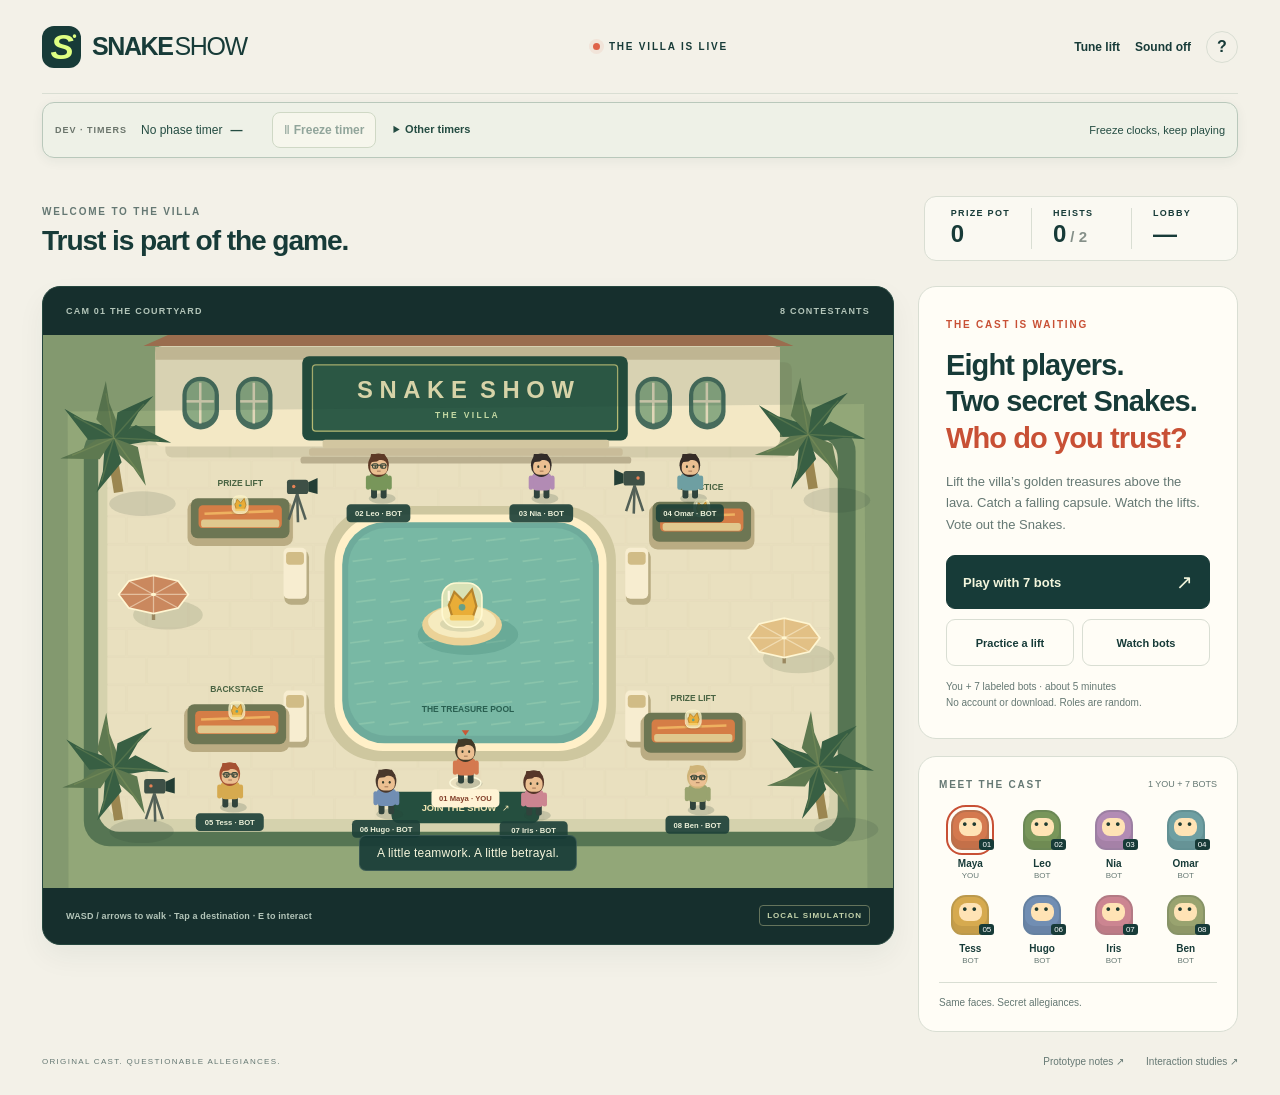
==== commit 6c10f1d6: "Add independent timer controls and role avatar indicators" ====
--- a/concepts/snake-show/browser/index.html
+++ b/concepts/snake-show/browser/index.html
@@ -6,14 +6,14 @@
   <meta name="theme-color" content="#162c2c">
   <title>Snake Show — The villa is live</title>
   <!-- Content versions prevent a cached script from running against newer markup. -->
-  <link rel="stylesheet" href="style.css?v=41d4f3e1a800">
+  <link rel="stylesheet" href="style.css?v=f714cc688948">
   <script defer src="lift-settings.js?v=fff1915433bc"></script>
-  <script defer src="engine.js?v=1761e50dbbf5"></script>
+  <script defer src="engine.js?v=acf7690f86f1"></script>
   <script defer src="scene.js?v=736649c6fe65"></script>
-  <script defer src="lift-scene.js?v=ec6c48904b56"></script>
-  <link rel="stylesheet" href="vote.css?v=e14c82b99ec2">
-  <script defer src="vote-view.js?v=2ee515cd37c5"></script>
-  <script defer src="app.js?v=7dcef8bf534f"></script>
+  <script defer src="lift-scene.js?v=b68c53a2a04f"></script>
+  <link rel="stylesheet" href="vote.css?v=6faf0ab23cb6">
+  <script defer src="vote-view.js?v=f5d566335d72"></script>
+  <script defer src="app.js?v=260d68759a8e"></script>
 </head>
 <body>
   <div class="app">
@@ -22,6 +22,19 @@
       <div class="live"><i></i> THE VILLA IS LIVE</div>
       <div class="top-actions"><button id="earlyReviewToggle" class="quiet" hidden>Round so far</button><button id="pause" class="quiet" hidden>Pause</button><button id="tuneToggle" class="quiet" aria-expanded="false" aria-controls="tuningPanel">Tune lift</button><button id="sound" class="quiet" aria-pressed="false">Sound off</button><button id="help" class="icon-button" aria-label="How to play">?</button></div>
     </header>
+
+    <aside id="devTimers" class="dev-timers" aria-label="Development timer controls">
+      <span class="dev-timer-label">DEV · TIMERS</span>
+      <span class="dev-phase"><span id="devPhaseName">No phase timer</span> <b id="devPhaseTime">—</b></span>
+      <button id="freezePhaseTimer" data-timer="phase" data-label="timer" aria-pressed="false" disabled>Ⅱ Freeze timer</button>
+      <details id="devOtherTimers"><summary>Other timers</summary><div class="dev-timer-options">
+        <button data-timer="catch" data-label="Catch" aria-pressed="false" disabled>Ⅱ Freeze Catch</button>
+        <button data-timer="rig" data-label="Rig" aria-pressed="false" disabled>Ⅱ Freeze Rig</button>
+        <button data-timer="reload" data-label="reload" aria-pressed="false" disabled>Ⅱ Freeze reload</button>
+        <span>Each switch controls that timer at every lift.</span>
+      </div></details>
+      <small id="devTimerHint">Freeze clocks, keep playing</small>
+    </aside>
 
     <main>
       <div class="episode-bar">
@@ -80,7 +93,7 @@
           <div class="vote-tools"><button id="voteRoleToggle" class="text-button" aria-expanded="false" aria-controls="votePrivateRole" hidden>My role</button><label id="voteSpeedControls" hidden>Speed <select id="voteSpeed" aria-label="Voting playback speed"><option value="1">1×</option><option value="2">2×</option><option value="4">4×</option></select></label><button id="voteNewEpisode" class="text-button" hidden>New episode</button><div class="vote-clock" id="voteClock"><span id="voteClockLabel">Vote ends in</span><b id="voteSeconds">35</b><span>seconds</span></div></div>
         </div>
         <div id="votePrivateRole" class="vote-private-role" hidden></div>
-        <div id="voteWaiting" class="vote-waiting" hidden><b>Waiting for the other lifts…</b><span>Voting opens when everyone finishes.</span><button id="watchLifts" class="secondary">Watch lifts →</button></div>
+        <div id="voteWaiting" class="vote-waiting" hidden><b id="voteWaitingTitle">Waiting for the other lifts…</b><span id="voteWaitingHint">Voting opens when everyone finishes.</span><button id="watchLifts" class="secondary">Watch lifts →</button></div>
         <div id="voteRoundSummary" class="round-prizes"></div>
         <div id="runoffNotice" class="runoff-notice" hidden></div>
         <div class="vote-content">
--- a/concepts/snake-show/browser/style.css
+++ b/concepts/snake-show/browser/style.css
@@ -65,3 +65,17 @@
 @media(min-width:851px){body[data-tuning="true"] .stage{position:sticky;top:15px}body[data-tuning="true"] .layout{grid-template-columns:minmax(0,1fr) 360px}}
 @media(max-width:850px){body[data-tuning="true"] .sidebar{display:flex}.tuning-panel{margin-top:4px}.tuning-scroll{max-height:400px}.mechanics-panel{margin-top:10px;padding-top:8px}}
 @media(max-width:520px){.top-actions{gap:9px}.top-actions .quiet{font-size:10px}body[data-camera="lift"] canvas{max-width:345px}body[data-phase="challenge"] .mechanics-panel summary{font-size:10px}}
+
+/* Persistent development controls stay separate from the game's full pause. */
+.dev-timers{position:sticky;top:0;z-index:75;display:flex;flex-wrap:wrap;align-items:center;gap:8px 14px;padding:9px 12px;margin:8px 0;border:1px solid #b9c8bb;border-radius:12px;background:#eef1e7;box-shadow:0 3px 12px #193b3810;font-size:12px;color:#244c42}
+.dev-timer-label{font-size:9px;font-weight:850;letter-spacing:1px;color:#6a746b}
+.dev-phase{display:flex;gap:8px;align-items:center}.dev-phase b{font-variant-numeric:tabular-nums;min-width:28px}
+.dev-timers button{min-height:36px;padding:7px 11px;border:1px solid #aabc9e;border-radius:8px;background:#fffdf1;font-size:12px;font-weight:750;white-space:nowrap}
+.dev-timers button[aria-pressed="true"]{background:#f7d884;border-color:#b49a4d;color:#4d4020}
+.dev-timers.has-frozen-timer{border-color:#b9a560}.dev-timers small{font-size:11px;margin-left:auto}
+.dev-timers details{position:relative}.dev-timers summary{padding:8px 3px;cursor:pointer;font-size:11px}.dev-timers details.has-frozen-timer summary{font-weight:850;color:#8b5c11}
+.dev-timer-options{position:absolute;right:0;top:100%;width:245px;display:grid;gap:8px;padding:12px;background:#f7f6ec;border:1px solid #b6c5b1;border-radius:10px;box-shadow:0 6px 25px #203e382b}
+.dev-timer-options span{font-size:11px;line-height:1.5}
+@media(max-width:650px){.dev-timers{gap:6px 9px;padding:7px 9px}.dev-timer-label{width:100%;font-size:8px}.dev-timers small{display:none}.dev-phase{font-size:11px;gap:4px;margin-right:auto}.dev-timers button{font-size:11px;padding:7px}.dev-timers summary{font-size:10px}.dev-timer-options{width:220px}}
+
+@media(max-width:650px){.dev-timers details{position:static}.dev-timer-options{right:8px;top:100%;max-width:calc(100% - 16px)}}
--- a/concepts/snake-show/browser/vote.css
+++ b/concepts/snake-show/browser/vote.css
@@ -298,3 +298,12 @@
 .certainty-button { min-width: 110px; order: -1; background: #f0e7bf; box-shadow: 0 3px 0 #b0a57d; }
 .vote-room .ballot-status { order: -2; }
 .vote-room .candidate.locked-voter .voter-choice { outline: 1px solid #799265; }
+
+/* Plain private role cards for checking cue recognition. */
+.role-intro{display:flex;flex-direction:column;align-items:center;gap:10px;width:100%}
+.role-intro .role-portrait{width:116px;height:123px;flex-shrink:0}
+.role-copy{text-align:center;min-width:0}.role-copy>b{display:block;font-size:21px;line-height:1.2;margin-bottom:8px}.role-copy>small{display:block;font-size:12px;line-height:1.5}
+#votePrivateRole .role-intro{flex-direction:row;gap:18px}#votePrivateRole .role-copy{text-align:left}
+@media(max-width:370px){#votePrivateRole .role-intro{flex-direction:column}#votePrivateRole .role-copy{text-align:center}}
+
+.reveal-person > .role-portrait{width:80px;max-width:100%;height:auto}
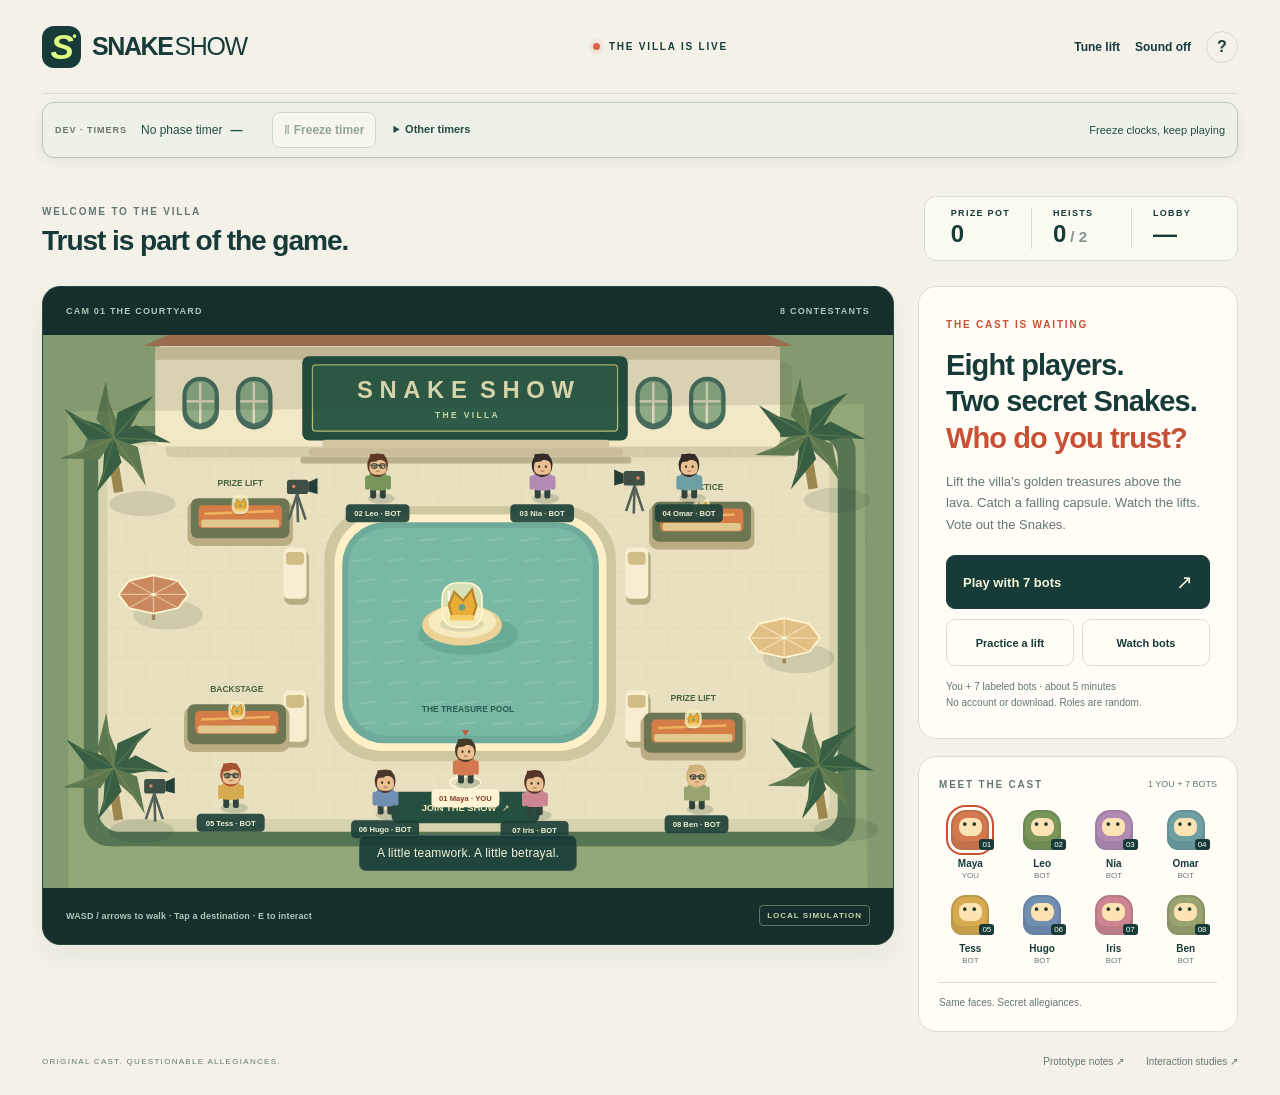
==== commit a71d848b: "Replace the odd-cast trio with a spotter and two-motor lifts Every Prize Lift now has exactly two op" ====
--- a/concepts/snake-show/browser/index.html
+++ b/concepts/snake-show/browser/index.html
@@ -8,12 +8,12 @@
   <!-- Content versions prevent a cached script from running against newer markup. -->
   <link rel="stylesheet" href="style.css?v=f714cc688948">
   <script defer src="lift-settings.js?v=fff1915433bc"></script>
-  <script defer src="engine.js?v=acf7690f86f1"></script>
+  <script defer src="engine.js?v=9c78b6afdd74"></script>
   <script defer src="scene.js?v=736649c6fe65"></script>
-  <script defer src="lift-scene.js?v=b68c53a2a04f"></script>
-  <link rel="stylesheet" href="vote.css?v=6faf0ab23cb6">
-  <script defer src="vote-view.js?v=f5d566335d72"></script>
-  <script defer src="app.js?v=260d68759a8e"></script>
+  <script defer src="lift-scene.js?v=b674bf3ac944"></script>
+  <link rel="stylesheet" href="vote.css?v=66211255af18">
+  <script defer src="vote-view.js?v=966fb0c0b002"></script>
+  <script defer src="app.js?v=dc6b4186be04"></script>
 </head>
 <body>
   <div class="app">
@@ -122,7 +122,7 @@
     </main>
   </div>
 
-  <dialog id="helpDialog"><button id="closeHelp" class="dialog-close" aria-label="Close instructions">×</button><span class="eyebrow coral">YOUR FIRST EPISODE</span><h2>Keep your friends close.<br>Watch their cables.</h2><ol><li><b>Know your role.</b> Six Loyals protect the treasures. Two Snakes secretly sabotage. Snakes need two heists and one survivor after the last vote.</li><li><b>Work your cable.</b> Hold Space or Pull to raise your end; release to lower it. Tilt to guide the ball inward, then slow it near center. Every corner must reach the gold delivery line.</li><li><b>Save the capsule.</b> If it slips, press C or Catch when the needle is in the gold zone. You get one tap per fall. Someone else can still save after a miss.</li><li id="rigHelp"><b>Play the Snake.</b> Hold R or Rig for 1.5 seconds to arm the team’s one attempt. Your motor doubles for 5 seconds. A rigged, uncaught spill is a heist; lava contact is only a failed lift.</li><li><b>Follow the evidence.</b> Finish early to see the pictures while the others play. When every lift finishes or 45 seconds run out, you have 35 seconds to look at the pictures and vote. Everyone sees the votes as they arrive. Tap a face to vote; change it until you lock it or time is up. When everyone locks, voting ends early. Every vote starts as a hunch. Tap “I’m sure!” to show certainty. You cannot vote for yourself. A tie gets a runoff. Voted out? Follow the episode backstage or start again.</li></ol><p>Walk with WASD / arrows or tap the courtyard. E uses a nearby console. Escape pauses. Sound is optional. Practice uses the same physics with one Loyal bot.</p><p class="fine">This is an offline browser adaptation for one player. Bots and balance are experimental; there is no online matchmaking or persistent economy.</p><button id="gotIt" class="primary">Got it. Let’s play.</button></dialog>
+  <dialog id="helpDialog"><button id="closeHelp" class="dialog-close" aria-label="Close instructions">×</button><span class="eyebrow coral">YOUR FIRST EPISODE</span><h2>Keep your friends close.<br>Watch their cables.</h2><ol><li><b>Know your role.</b> Six Loyals protect the treasures. Two Snakes secretly sabotage. Snakes need two heists and one survivor after the last vote.</li><li><b>Work your cable.</b> Hold Space or Pull to raise your end; release to lower it. Tilt to guide the ball inward, then slow it near center. Every corner must reach the gold delivery line.</li><li><b>Save the capsule.</b> If it slips, press C or Catch when the needle is in the gold zone. You get one tap per fall. Someone else can still save after a miss.</li><li id="rigHelp"><b>Play the Snake.</b> Hold R or Rig for 1.5 seconds to arm the team’s one attempt. Your motor doubles for 5 seconds. A rigged, uncaught spill is a heist; lava contact is only a failed lift.</li><li><b>Spot when the cast is odd.</b> Every lift has exactly two motors. If your partner is voted out and the cast is odd, you spot the next act: no console, but you can walk into any rescue area to Catch there. Your longest stay and your taps become a receipt.</li><li><b>Follow the evidence.</b> Finish early to see the pictures while the others play. When every lift finishes or 45 seconds run out, you have 35 seconds to look at the pictures and vote. Everyone sees the votes as they arrive. Tap a face to vote; change it until you lock it or time is up. When everyone locks, voting ends early. Every vote starts as a hunch. Tap “I’m sure!” to show certainty. You cannot vote for yourself. A tie gets a runoff. Voted out? Follow the episode backstage or start again.</li></ol><p>Walk with WASD / arrows or tap the courtyard. E uses a nearby console. Escape pauses. Sound is optional. Practice uses the same physics with one Loyal bot.</p><p class="fine">This is an offline browser adaptation for one player. Bots and balance are experimental; there is no online matchmaking or persistent economy.</p><button id="gotIt" class="primary">Got it. Let’s play.</button></dialog>
   <dialog id="cameraDialog" class="camera-dialog" aria-labelledby="cameraTitle"><div class="camera-dialog-heading"><div><span class="vote-kicker">ROUND IN PICTURES</span><h2 id="cameraTitle">The lift</h2></div><button id="closeCamera" class="icon-button" aria-label="Close lift pictures">×</button></div><div id="cameraDetails"></div><p class="camera-caption">These are separate observations. A mistake can happen to anyone.</p></dialog>
   <div id="pauseOverlay" class="pause-overlay" hidden><section class="panel"><span class="eyebrow coral">COMMERCIAL BREAK</span><h2 id="pauseTitle">The show is paused.</h2><p>Your episode waits for you. Held controls have been released.</p><button id="resume" class="primary">Resume the show →</button><button id="quit" class="text-button">Return to lobby</button></section></div>
   <div id="announcement" class="sr-only" role="status" aria-live="polite"></div>
--- a/concepts/snake-show/browser/vote.css
+++ b/concepts/snake-show/browser/vote.css
@@ -280,6 +280,8 @@
 .memory-details { display: flex; flex: 1; flex-direction: column; width: 100%; padding: 0; color: inherit; background: none; border: none; text-align: left; }
 .memory-details .memory-pictures, .memory-details .memory-foot { width: 100%; }
 .memory-details .memory-outcome { align-self: stretch; }
+.spotter-details { cursor: default; }
+.spotter-memory .memory-pictures { grid-template-columns: 1fr; }
 .vote-waiting { display: flex; flex-wrap: wrap; align-items: center; gap: 12px; padding: 15px 18px; border-radius: 16px; background: #e5eacd; margin-top: 18px; }
 .vote-waiting span { font-size: 13px; }
 .vote-waiting button { margin-left: auto; }
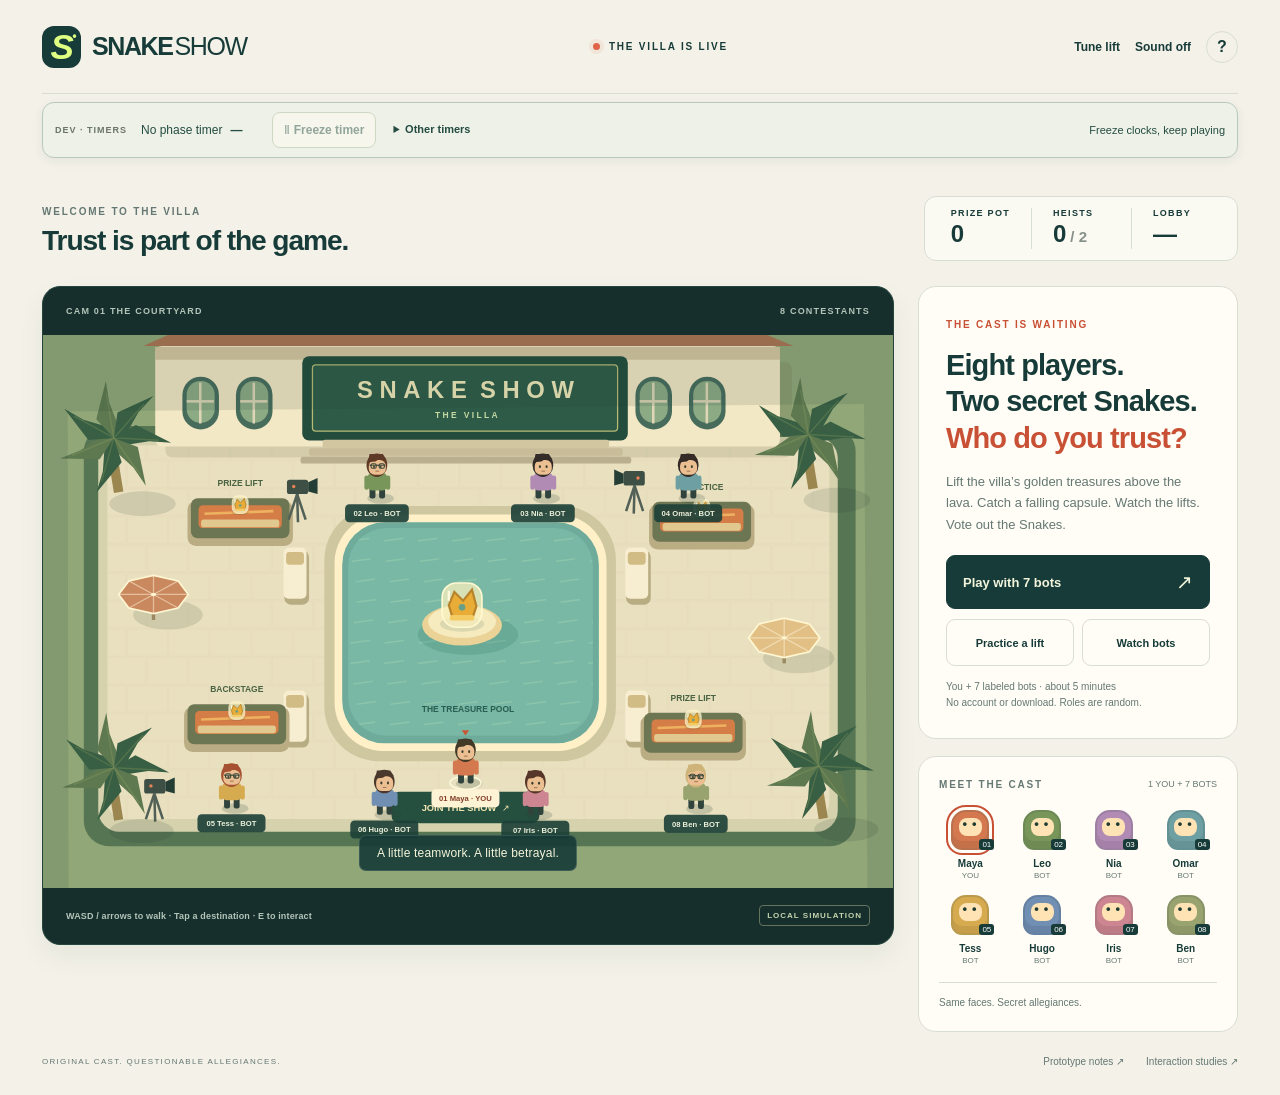
==== commit 8eb7bee9: "Add built-in developer scene controls" ====
--- a/concepts/snake-show/browser/index.html
+++ b/concepts/snake-show/browser/index.html
@@ -6,14 +6,15 @@
   <meta name="theme-color" content="#162c2c">
   <title>Snake Show — The villa is live</title>
   <!-- Content versions prevent a cached script from running against newer markup. -->
-  <link rel="stylesheet" href="style.css?v=f714cc688948">
+  <link rel="stylesheet" href="style.css?v=1fe8f303a03a">
   <script defer src="lift-settings.js?v=fff1915433bc"></script>
   <script defer src="engine.js?v=9c78b6afdd74"></script>
   <script defer src="scene.js?v=736649c6fe65"></script>
   <script defer src="lift-scene.js?v=b674bf3ac944"></script>
   <link rel="stylesheet" href="vote.css?v=66211255af18">
   <script defer src="vote-view.js?v=966fb0c0b002"></script>
-  <script defer src="app.js?v=dc6b4186be04"></script>
+  <script defer src="dev-tools.js?v=afcd77c76c5a"></script>
+  <script defer src="app.js?v=391cb579bfa1"></script>
 </head>
 <body>
   <div class="app">
--- a/concepts/snake-show/browser/style.css
+++ b/concepts/snake-show/browser/style.css
@@ -79,3 +79,12 @@
 @media(max-width:650px){.dev-timers{gap:6px 9px;padding:7px 9px}.dev-timer-label{width:100%;font-size:8px}.dev-timers small{display:none}.dev-phase{font-size:11px;gap:4px;margin-right:auto}.dev-timers button{font-size:11px;padding:7px}.dev-timers summary{font-size:10px}.dev-timer-options{width:220px}}
 
 @media(max-width:650px){.dev-timers details{position:static}.dev-timer-options{right:8px;top:100%;max-width:calc(100% - 16px)}}
+
+/* Scene shortcuts are mounted only in the explicit developer view. */
+.dev-timers .dev-scenes{flex-basis:100%;border-top:1px solid #cdd5c6;padding-top:3px}
+.dev-scenes>summary{width:max-content;font-weight:750}
+.dev-scenes-content{max-height:40vh;overflow:auto;padding:0 2px 6px}
+.dev-scenes-content p{margin:4px 0 9px;font-size:12px}
+.dev-scene-buttons{display:flex;flex-wrap:wrap;gap:7px}
+.dev-scene-steps{border-top:1px solid #cdd5c6;padding-top:10px;margin:12px 0}
+.dev-scenes-content>button{margin-top:2px}
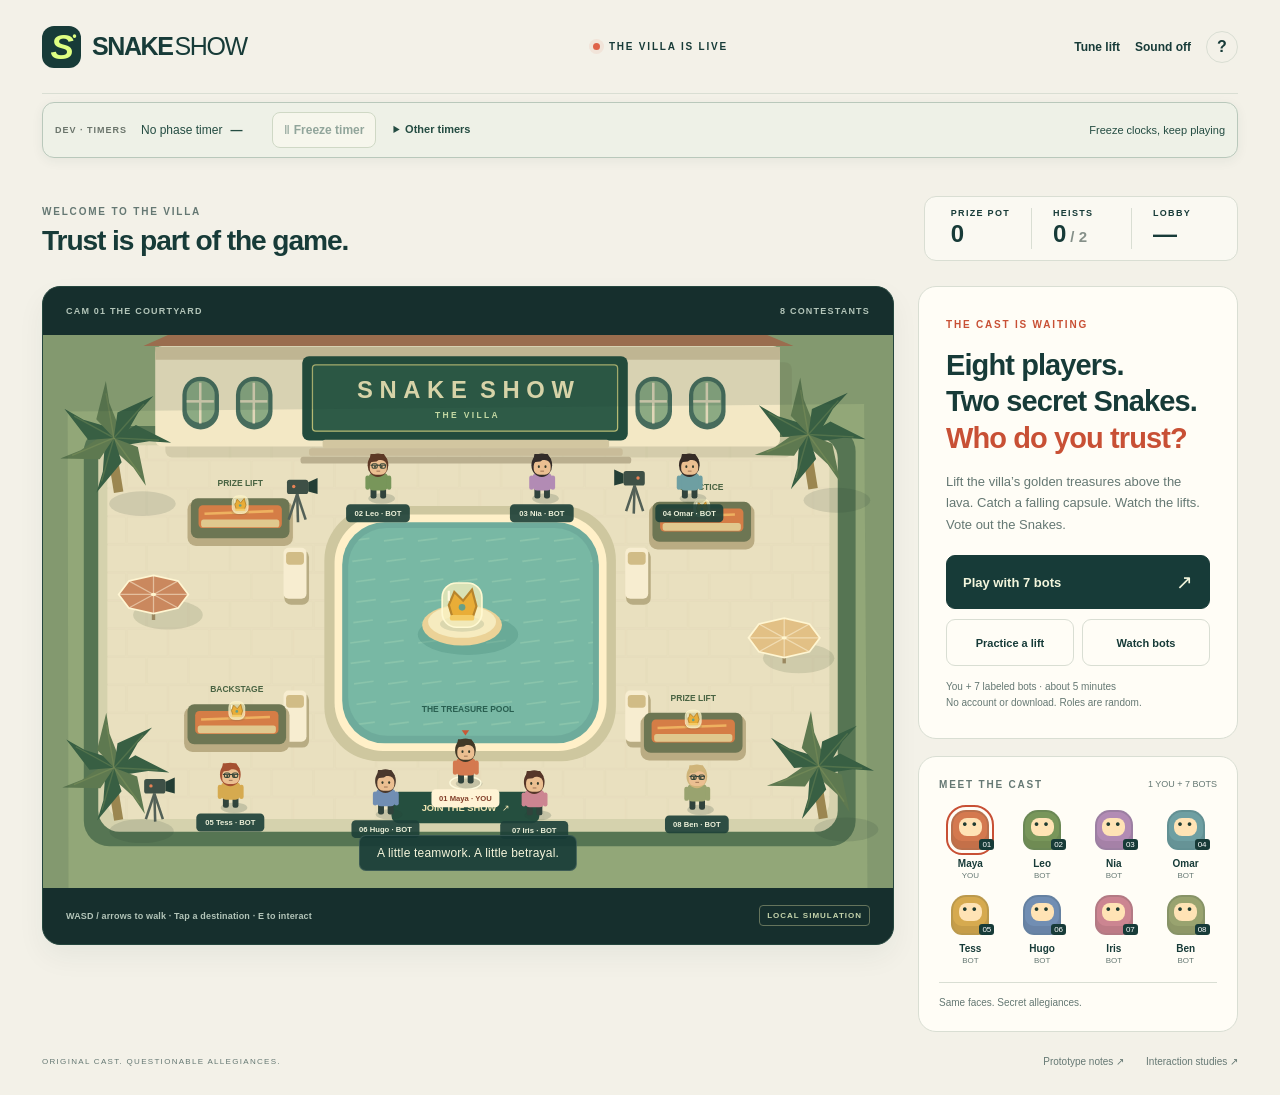
==== commit 24dfe3ed: "Keep winch focus when clicking developer timer buttons Pointer clicks on the DEV · TIMERS bar no lon" ====
--- a/concepts/snake-show/browser/index.html
+++ b/concepts/snake-show/browser/index.html
@@ -14,7 +14,7 @@
   <link rel="stylesheet" href="vote.css?v=66211255af18">
   <script defer src="vote-view.js?v=966fb0c0b002"></script>
   <script defer src="dev-tools.js?v=afcd77c76c5a"></script>
-  <script defer src="app.js?v=391cb579bfa1"></script>
+  <script defer src="app.js?v=3aafaa1346c7"></script>
 </head>
 <body>
   <div class="app">
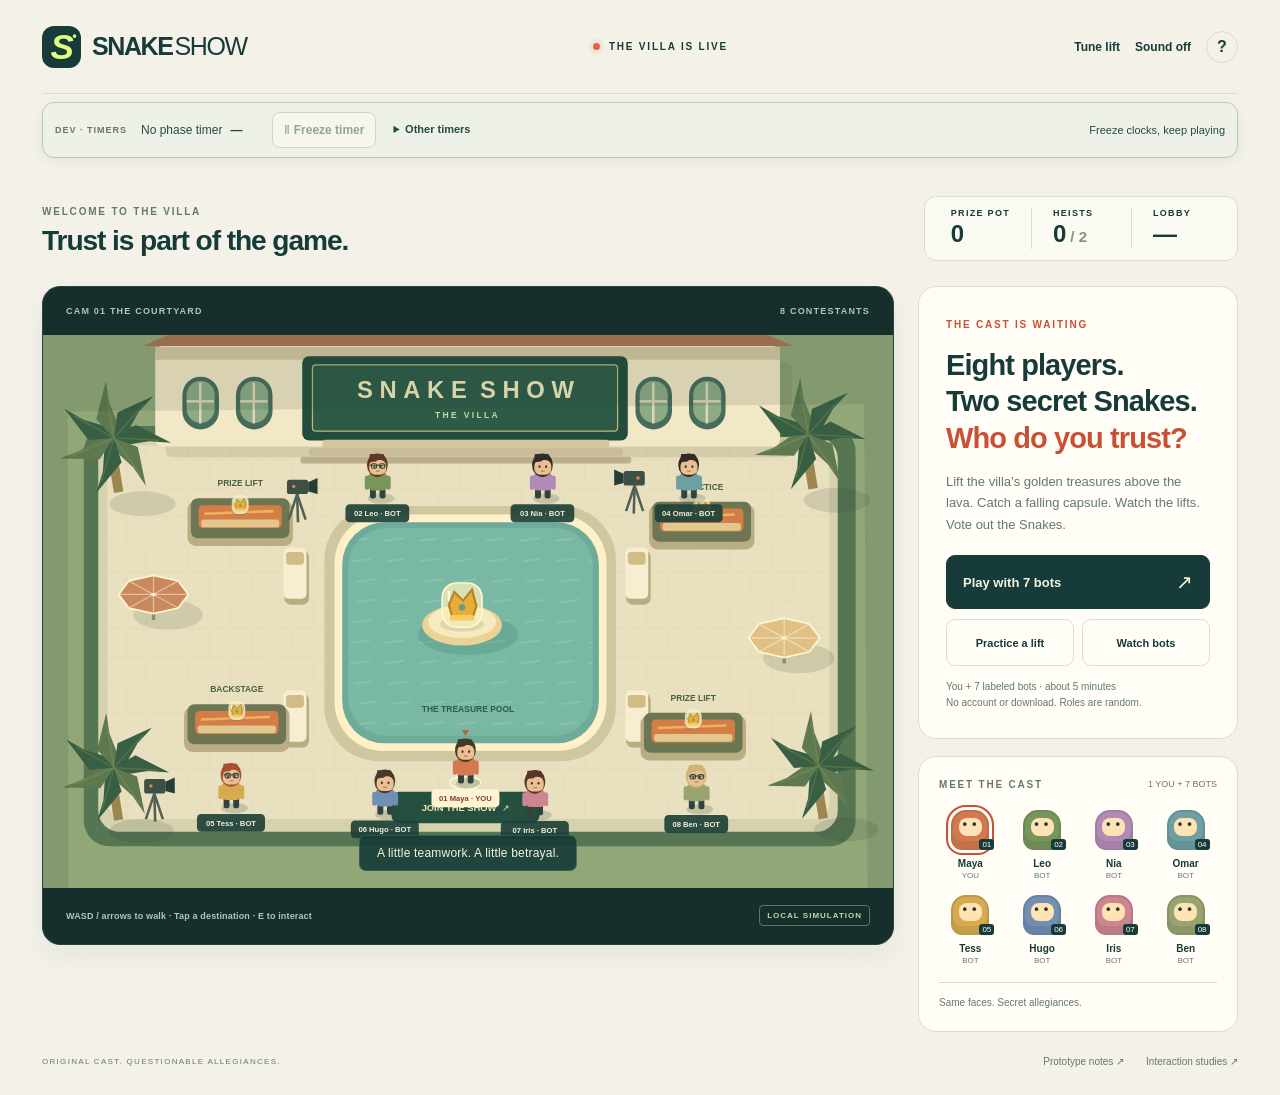
==== commit 83213e65: "Keep Space on the winch while operating a console Clicking any button, or pausing and resuming, move" ====
--- a/concepts/snake-show/browser/index.html
+++ b/concepts/snake-show/browser/index.html
@@ -14,7 +14,7 @@
   <link rel="stylesheet" href="vote.css?v=66211255af18">
   <script defer src="vote-view.js?v=966fb0c0b002"></script>
   <script defer src="dev-tools.js?v=afcd77c76c5a"></script>
-  <script defer src="app.js?v=3aafaa1346c7"></script>
+  <script defer src="app.js?v=6f3150eaa578"></script>
 </head>
 <body>
   <div class="app">
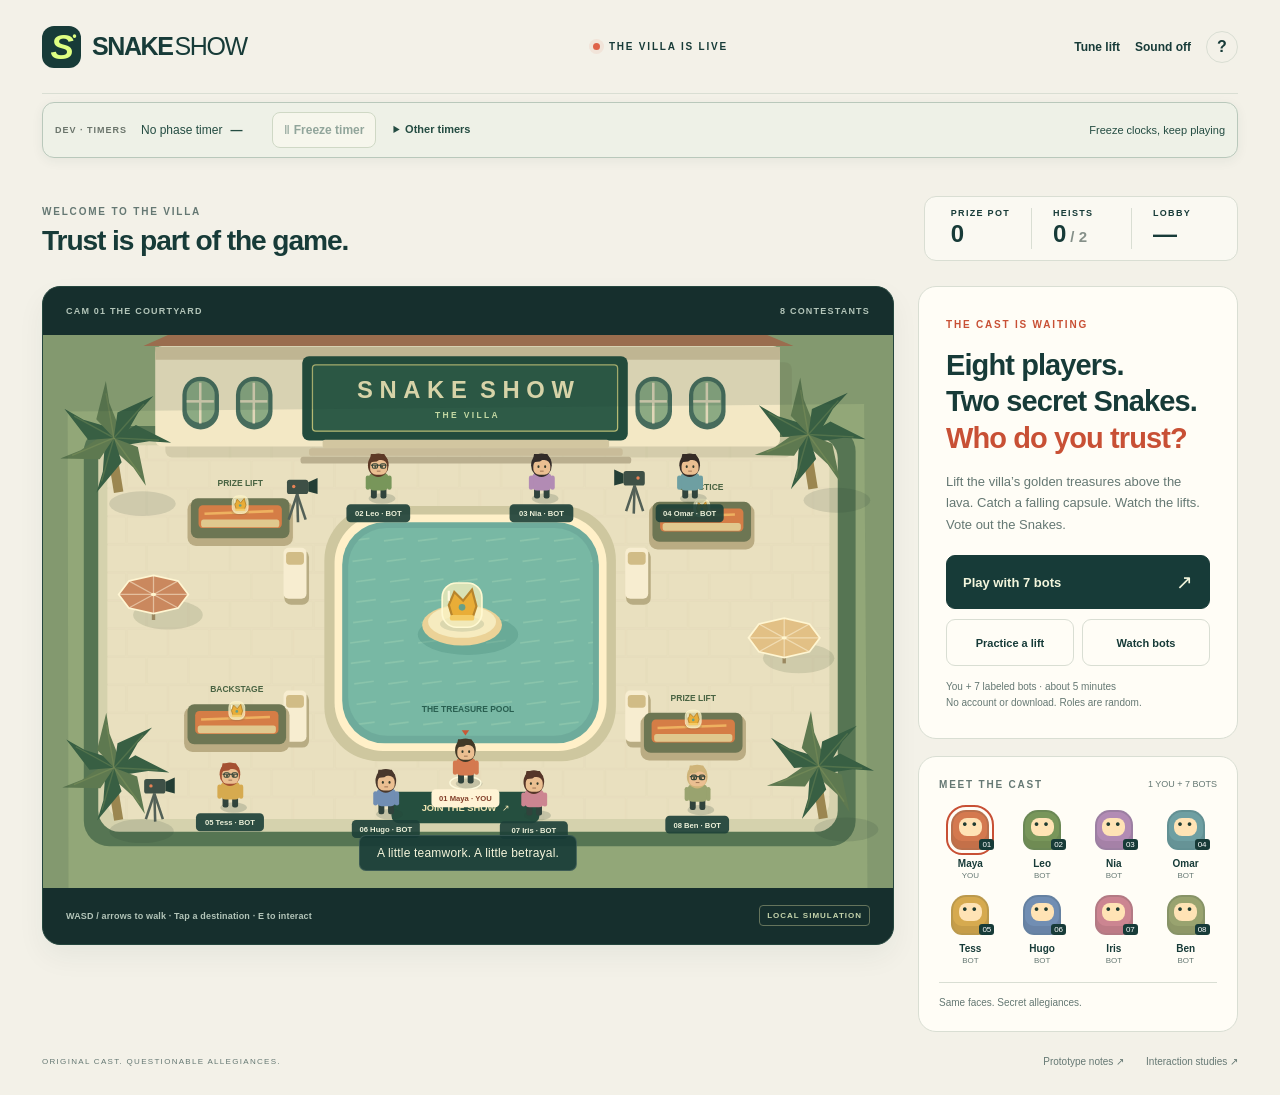
==== commit b0d1d65d: "Fix the two failing Playwright layout and dialog checks The dev timer bar returned from a closed dia" ====
--- a/concepts/snake-show/browser/index.html
+++ b/concepts/snake-show/browser/index.html
@@ -6,7 +6,7 @@
   <meta name="theme-color" content="#162c2c">
   <title>Snake Show — The villa is live</title>
   <!-- Content versions prevent a cached script from running against newer markup. -->
-  <link rel="stylesheet" href="style.css?v=1fe8f303a03a">
+  <link rel="stylesheet" href="style.css?v=6d1bab3bf891">
   <script defer src="lift-settings.js?v=fff1915433bc"></script>
   <script defer src="engine.js?v=9c78b6afdd74"></script>
   <script defer src="scene.js?v=736649c6fe65"></script>
@@ -14,7 +14,7 @@
   <link rel="stylesheet" href="vote.css?v=66211255af18">
   <script defer src="vote-view.js?v=966fb0c0b002"></script>
   <script defer src="dev-tools.js?v=afcd77c76c5a"></script>
-  <script defer src="app.js?v=6f3150eaa578"></script>
+  <script defer src="app.js?v=11c967515a1e"></script>
 </head>
 <body>
   <div class="app">
--- a/concepts/snake-show/browser/style.css
+++ b/concepts/snake-show/browser/style.css
@@ -65,6 +65,8 @@
 @media(min-width:851px){body[data-tuning="true"] .stage{position:sticky;top:15px}body[data-tuning="true"] .layout{grid-template-columns:minmax(0,1fr) 360px}}
 @media(max-width:850px){body[data-tuning="true"] .sidebar{display:flex}.tuning-panel{margin-top:4px}.tuning-scroll{max-height:400px}.mechanics-panel{margin-top:10px;padding-top:8px}}
 @media(max-width:520px){.top-actions{gap:9px}.top-actions .quiet{font-size:10px}body[data-camera="lift"] canvas{max-width:345px}body[data-phase="challenge"] .mechanics-panel summary{font-size:10px}}
+/* Narrow phones: keep only the brand mark so the header actions fit without horizontal scroll. */
+@media(max-width:380px){.topbar{gap:8px}.brand>span:last-of-type{display:none}.top-actions{gap:8px;flex-wrap:wrap;justify-content:flex-end}}
 
 /* Persistent development controls stay separate from the game's full pause. */
 .dev-timers{position:sticky;top:0;z-index:75;display:flex;flex-wrap:wrap;align-items:center;gap:8px 14px;padding:9px 12px;margin:8px 0;border:1px solid #b9c8bb;border-radius:12px;background:#eef1e7;box-shadow:0 3px 12px #193b3810;font-size:12px;color:#244c42}
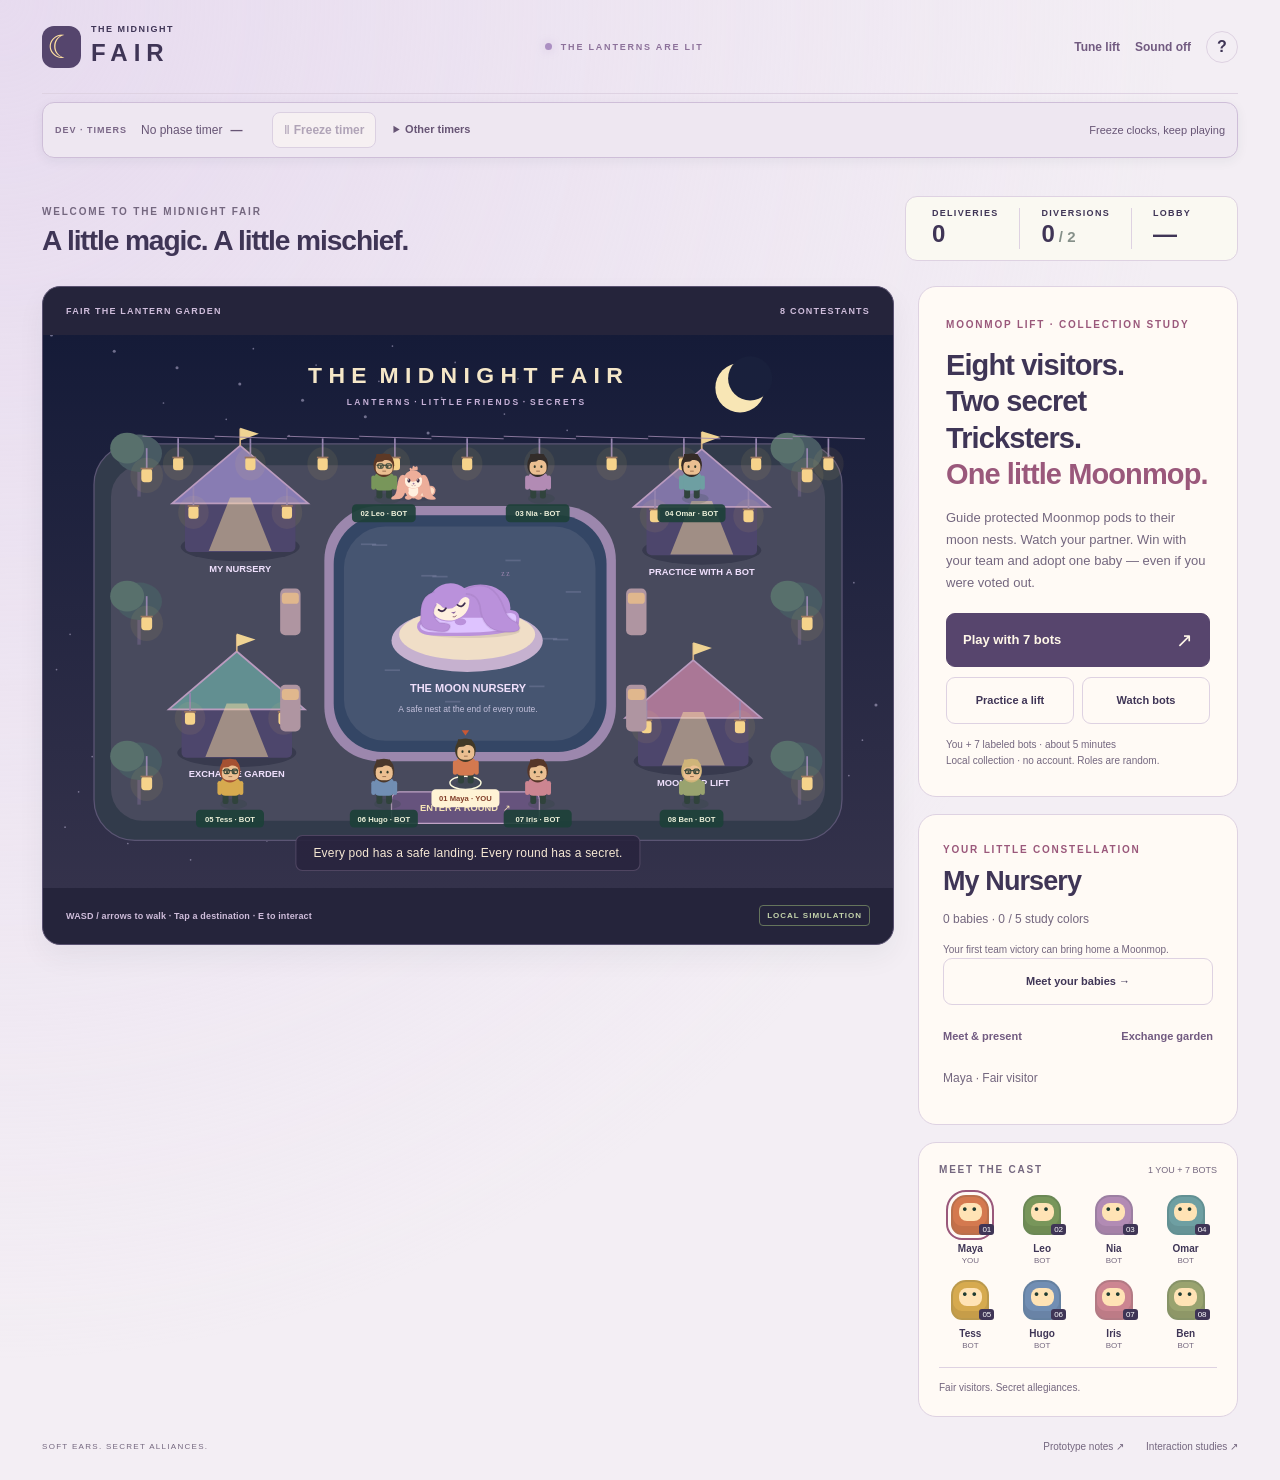
==== commit 8340e472: "Adapt Snake Show to Midnight Fair and preserve approved gameplay Organize the current design brief, " ====
--- a/concepts/snake-show/browser/index.html
+++ b/concepts/snake-show/browser/index.html
@@ -3,24 +3,27 @@
 <head>
   <meta charset="utf-8">
   <meta name="viewport" content="width=device-width, initial-scale=1">
-  <meta name="theme-color" content="#162c2c">
-  <title>Snake Show — The villa is live</title>
+  <meta name="theme-color" content="#25243b">
+  <title>The Midnight Fair — A little magic. A little mischief.</title>
   <!-- Content versions prevent a cached script from running against newer markup. -->
   <link rel="stylesheet" href="style.css?v=6d1bab3bf891">
-  <script defer src="lift-settings.js?v=fff1915433bc"></script>
-  <script defer src="engine.js?v=9c78b6afdd74"></script>
-  <script defer src="scene.js?v=736649c6fe65"></script>
-  <script defer src="lift-scene.js?v=b674bf3ac944"></script>
+  <script defer src="lift-settings.js?v=a80ad013bdc1"></script>
+  <script defer src="engine.js?v=b51b92df71ad"></script>
+  <script defer src="nursery.js?v=f124833e3f3b"></script>
+  <script defer src="nursery-view.js?v=f6d9d0e3c32f"></script>
+  <script defer src="scene.js?v=72585ebecaa0"></script>
+  <script defer src="lift-scene.js?v=88b5f24b35f3"></script>
   <link rel="stylesheet" href="vote.css?v=66211255af18">
-  <script defer src="vote-view.js?v=966fb0c0b002"></script>
-  <script defer src="dev-tools.js?v=afcd77c76c5a"></script>
-  <script defer src="app.js?v=11c967515a1e"></script>
+  <link rel="stylesheet" href="fair.css?v=29dd6b5860e3">
+  <script defer src="vote-view.js?v=60413e809dc4"></script>
+  <script defer src="dev-tools.js?v=3fd91690dcc6"></script>
+  <script defer src="app.js?v=77176ca46de5"></script>
 </head>
 <body>
   <div class="app">
     <header class="topbar">
-      <a class="brand" href="index.html" aria-label="Snake Show home"><span class="brand-mark">S<span>•</span></span><span>SNAKE<span class="brand-light">SHOW</span></span></a>
-      <div class="live"><i></i> THE VILLA IS LIVE</div>
+      <a class="brand" href="index.html" aria-label="The Midnight Fair home"><span class="brand-mark">☾</span><span class="brand-name">THE MIDNIGHT<br><strong>FAIR</strong></span></a>
+      <div class="live"><i></i> THE LANTERNS ARE LIT</div>
       <div class="top-actions"><button id="earlyReviewToggle" class="quiet" hidden>Round so far</button><button id="pause" class="quiet" hidden>Pause</button><button id="tuneToggle" class="quiet" aria-expanded="false" aria-controls="tuningPanel">Tune lift</button><button id="sound" class="quiet" aria-pressed="false">Sound off</button><button id="help" class="icon-button" aria-label="How to play">?</button></div>
     </header>
 
@@ -39,43 +42,43 @@
 
     <main>
       <div class="episode-bar">
-        <div><span id="eyebrow" class="eyebrow">WELCOME TO THE VILLA</span><h1 id="heading">Trust is part of the game.</h1></div>
-        <div id="scoreboard" class="scoreboard"><div><span>PRIZE POT</span><b id="pot">0</b></div><div><span>HEISTS</span><b><span id="heists">0</span><small>/ 2</small></b></div><div class="clock"><span id="phaseLabel">LOBBY</span><b id="timer">—</b></div></div>
+        <div><span id="eyebrow" class="eyebrow">WELCOME TO THE MIDNIGHT FAIR</span><h1 id="heading">A little magic. A little mischief.</h1></div>
+        <div id="scoreboard" class="scoreboard"><div><span>DELIVERIES</span><b id="pot">0</b></div><div><span>DIVERSIONS</span><b><span id="heists">0</span><small>/ 2</small></b></div><div class="clock"><span id="phaseLabel">LOBBY</span><b id="timer">—</b></div></div>
       </div>
 
       <div class="layout">
         <section class="stage" aria-label="Game stage">
-          <div class="stage-top"><span id="cameraLabel">CAM 01 <b>THE COURTYARD</b></span><div><span id="castCount">8 CONTESTANTS</span></div></div>
-          <div class="canvas-wrap"><canvas id="scene" width="1000" height="650" aria-label="2D villa. Use arrow keys or WASD to walk, or tap a destination."></canvas><div id="sceneCaption" class="scene-caption">A little teamwork. A little betrayal.</div></div>
+          <div class="stage-top"><span id="cameraLabel">THE LANTERN GARDEN</span><div><span id="castCount">8 CONTESTANTS</span></div></div>
+          <div class="canvas-wrap"><canvas id="scene" width="1000" height="650" aria-label="2D midnight fair. Use arrow keys or WASD to walk, or tap a destination."></canvas><div id="sceneCaption" class="scene-caption">A little magic. A little mischief.</div></div>
           <div id="stationTabs" class="station-tabs" hidden></div>
           <div class="stage-bottom"><span id="sceneHint"><kbd>W</kbd><kbd>A</kbd><kbd>S</kbd><kbd>D</kbd> to explore <span class="dot-separator">•</span> Tap to walk</span><span class="local-badge">LOCAL SIMULATION</span></div>
         </section>
 
         <aside class="sidebar">
           <section id="lobbyPanel" class="panel welcome">
-            <span class="eyebrow coral">THE CAST IS WAITING</span><h2>Eight players.<br>Two secret Snakes.<br><em>Who do you trust?</em></h2>
-            <p>Lift the villa’s golden treasures above the lava. Catch a falling capsule. Watch the lifts. Vote out the Snakes.</p>
+            <span class="eyebrow coral">MOONMOP LIFT · COLLECTION STUDY</span><h2>Eight visitors.<br>Two secret Tricksters.<br><em>One little Moonmop.</em></h2>
+            <p>Guide protected Moonmop pods to their moon nests. Watch your partner. Win with your team and adopt one baby — even if you were voted out.</p>
             <button id="play" class="primary">Play with 7 bots <span>↗</span></button>
             <div class="button-pair"><button id="practice" class="secondary">Practice a lift</button><button id="watch" class="secondary">Watch bots</button></div>
-            <p class="fine">You + 7 labeled bots · about 5 minutes<br>No account or download. Roles are random.</p>
+            <p class="fine">You + 7 labeled bots · about 5 minutes<br>Local collection · no account. Roles are random.</p>
           </section>
 
           <section id="gamePanel" class="panel" hidden>
             <div class="row"><span id="panelEyebrow" class="eyebrow coral">YOUR PRIVATE CARD</span><button id="roleToggle" class="text-button" hidden>Hide role</button></div>
-            <h2 id="panelTitle">The show is starting.</h2><p id="panelText"></p>
+            <h2 id="panelTitle">The fair is opening.</h2><p id="panelText"></p>
             <div id="privateRole" class="role-card" hidden></div>
             <div id="liftHud" hidden><div class="row meter-label"><span id="tiltText">Keep the tray level</span><b id="heightText">0%</b></div><div class="height-meter"><i id="heightFill"></i></div></div>
-            <div id="catchPanel" class="catch-panel" hidden><div class="row"><b>CATCH THE CAPSULE!</b><span id="catchTime">3.0s</span></div><div class="catch-track"><span class="catch-zone"></span><i id="needle"></i></div><p id="catchHint">One fresh tap. Aim for the gold zone.</p></div>
+            <div id="catchPanel" class="catch-panel" hidden><div class="row"><b>CATCH THE MOONMOP POD!</b><span id="catchTime">3.0s</span></div><div class="catch-track"><span class="catch-zone"></span><i id="needle"></i></div><p id="catchHint">One fresh tap. Aim for the gold zone.</p></div>
             <div id="controls" class="controls" hidden><button id="pull" class="primary hold-button">Hold to pull <kbd>SPACE</kbd></button><button id="catch" class="primary catch-button" hidden>Catch! <kbd>C</kbd></button><button id="rig" class="rig-button hold-button" hidden>Hold to rig <kbd>R</kbd></button><p id="rigHint" class="fine" hidden></p><button id="interact" class="secondary" hidden>Join console <kbd>E</kbd></button><button id="leave" class="text-button">Leave console</button></div>
             <details id="mechanicsPanel" class="mechanics-panel" hidden><summary>Motor readouts <span>height · load · hold</span></summary><div id="motorReadouts"></div><p class="fine">Hold is measured over the last 2s. “Needs” estimates an unboosted motor’s hold duty; it does not identify a Rig.</p></details>
-            <button id="continue" class="primary" hidden>Enter the first act →</button>
+            <button id="continue" class="primary" hidden>Enter the first trial →</button>
             <div id="speedControls" class="row" hidden><label for="speed">Playback speed</label><select id="speed"><option value="1">1×</option><option value="2">2×</option><option value="4">4×</option></select></div>
-            <button id="nextEpisode" class="secondary" hidden>New episode</button>
+            <button id="nextEpisode" class="secondary" hidden>New round ↗</button><button id="returnFair" class="text-button" hidden>Return to the fair</button>
           </section>
 
           <section id="tuningPanel" class="panel tuning-panel" hidden>
-            <div class="row"><span class="eyebrow coral">PRIZE LIFT · WORKING DRAFT</span><button id="closeTuning" class="text-button" aria-label="Close tuning">Close</button></div>
-            <h2>Tune the lift.</h2><p class="tuning-intro">Changes apply live to every lift. Start offset applies to the next capsule. These are draft settings.</p>
+            <div class="row"><span class="eyebrow coral">MOONMOP LIFT · WORKING DRAFT</span><button id="closeTuning" class="text-button" aria-label="Close tuning">Close</button></div>
+            <h2>Tune the lift.</h2><p class="tuning-intro">Changes apply live to every lift. Start offset applies to the next pod. These are draft settings.</p>
             <div class="button-pair"><button id="tuneRestart" class="secondary">Restart same practice</button><button id="tuneDefaults" class="secondary">Restore prototype</button></div>
             <div id="tuningSliders" class="tuning-scroll"></div>
             <details class="tuning-derived"><summary>What these settings imply</summary><div id="tuningDerived"></div><p class="fine">Two-cable estimates. Tray mass 2; winch inertia 0.6; delivery +2.6; upper stop +2.8; lava −1.8; max height gap 1.6. Catch zone starts at 60%.</p></details>
@@ -83,6 +86,7 @@
             <p id="tuningStatus" class="fine" role="status">Prototype baseline. Changes are saved in this browser.</p>
           </section>
 
+          <section id="nurseryPanel" class="panel nursery-entry"><span class="eyebrow coral">YOUR LITTLE CONSTELLATION</span><h2>My Nursery</h2><p id="nurseryCount"></p><p id="pendingStatus" class="fine" role="status"></p><div id="lobbyCompanion"></div><button id="openNursery" class="secondary">Meet your babies →</button><div class="button-pair"><button id="openSocial" class="text-button">Meet &amp; present</button><button id="openExchange" class="text-button">Exchange garden</button></div><p id="lobbyBadge" class="fine"></p><p id="collectionWarning" class="fine" role="status"></p></section>
           <section class="panel cast-panel"><div class="row"><span class="eyebrow">MEET THE CAST</span><span id="castSummary" class="fine">1 YOU + 7 BOTS</span></div><div id="cast" class="cast-grid"></div><p id="castNote" class="fine">Same faces. Secret allegiances.</p></section>
         </aside>
       </div>
@@ -90,8 +94,8 @@
       <section id="evidencePanel" class="vote-room" aria-label="Voting room" hidden>
         <div id="votePaused" class="vote-paused" role="status" hidden><b>Paused</b><button id="voteResume">Resume ▶</button><button id="voteQuit">Return to lobby</button></div>
         <div class="vote-room-heading">
-          <div><span id="voteRoomStep" class="vote-kicker">LOOK & VOTE</span><h2 id="voteRoomTitle" tabindex="-1">Who is the Snake?</h2><p id="voteRoomHint">Look at the lifts. Pick a face.</p></div>
-          <div class="vote-tools"><button id="voteRoleToggle" class="text-button" aria-expanded="false" aria-controls="votePrivateRole" hidden>My role</button><label id="voteSpeedControls" hidden>Speed <select id="voteSpeed" aria-label="Voting playback speed"><option value="1">1×</option><option value="2">2×</option><option value="4">4×</option></select></label><button id="voteNewEpisode" class="text-button" hidden>New episode</button><div class="vote-clock" id="voteClock"><span id="voteClockLabel">Vote ends in</span><b id="voteSeconds">35</b><span>seconds</span></div></div>
+          <div><span id="voteRoomStep" class="vote-kicker">CLUES & BALLOT</span><h2 id="voteRoomTitle" tabindex="-1">Who is the Trickster?</h2><p id="voteRoomHint">Look at the lifts. Pick a face.</p></div>
+          <div class="vote-tools"><button id="voteRoleToggle" class="text-button" aria-expanded="false" aria-controls="votePrivateRole" hidden>My role</button><label id="voteSpeedControls" hidden>Speed <select id="voteSpeed" aria-label="Voting playback speed"><option value="1">1×</option><option value="2">2×</option><option value="4">4×</option></select></label><button id="voteNewEpisode" class="text-button" hidden>New round ↗</button><button id="voteReturnFair" class="text-button" hidden>Return to the fair</button><div class="vote-clock" id="voteClock"><span id="voteClockLabel">Vote ends in</span><b id="voteSeconds">35</b><span>seconds</span></div></div>
         </div>
         <div id="votePrivateRole" class="vote-private-role" hidden></div>
         <div id="voteWaiting" class="vote-waiting" hidden><b id="voteWaitingTitle">Waiting for the other lifts…</b><span id="voteWaitingHint">Voting opens when everyone finishes.</span><button id="watchLifts" class="secondary">Watch lifts →</button></div>
@@ -99,14 +103,14 @@
         <div id="runoffNotice" class="runoff-notice" hidden></div>
         <div class="vote-content">
           <section id="roundMemories" class="round-memories" aria-label="Round in pictures">
-            <div class="memory-toolbar"><h3 id="memoryHeading">The lifts</h3><label>Round <select id="receiptAct" aria-label="Round to review"></select></label><span class="memory-note">A mistake can happen to anyone.</span></div>
+            <div class="memory-toolbar"><h3 id="memoryHeading">The lifts</h3><label>Trial <select id="receiptAct" aria-label="Trial to review"></select></label><span class="memory-note">A mistake can happen to anyone.</span></div>
             <div id="receipts" class="receipt-grid"></div>
           </section>
           <section id="votePanel" class="pick-panel" aria-labelledby="voteHeading" hidden>
-            <div class="pick-heading"><div><h3 id="voteHeading">Pick a face.</h3><p id="voteHint">Your vote is shown to everyone.</p></div><span class="ballot-progress" id="ballotProgress" aria-label="Votes cast"></span></div>
+            <div class="pick-heading"><div><h3 id="voteHeading">Pick a face.</h3><p id="voteHint">Tap to vote. Lock when you’re ready.</p></div><span class="ballot-progress" id="ballotProgress" aria-label="Votes cast"></span></div>
             <div id="candidates" class="candidates"></div>
             <div class="ballot-footer">
-              <span class="ballot-status" id="ballotStatus" role="status">Everyone can see each vote.</span>
+              <span class="ballot-status" id="ballotStatus" role="status">Who’s your hunch?</span>
               <button id="certain" class="certainty-button" aria-pressed="false" disabled>I’m sure!</button>
               <button id="abstain" class="skip-button">Skip vote</button>
               <button id="lockVote" class="lock-button" disabled>Lock vote</button>
@@ -116,16 +120,17 @@
         <div id="voteResult" class="vote-reveal" aria-live="polite" hidden></div>
       </section>
 
-      <section id="finalePanel" class="panel finale-panel" hidden><span class="eyebrow coral">THAT’S A WRAP</span><h2 id="winner"></h2><p id="winnerReason"></p><div id="revealCast" class="reveal-cast"></div><h3>The episode, unmasked.</h3><p class="fine">Actual recorded actions, with private sabotage revealed.</p><div id="replay" class="replay"></div><button id="replayEpisode" class="primary">Play another episode ↗</button></section>
+      <section id="finalePanel" class="panel finale-panel" hidden><span class="eyebrow coral">A NEW NEST, A NEW STORY</span><h2 id="winner"></h2><p id="winnerReason"></p><div id="adoption" class="adoption" aria-live="polite"></div><button id="adoptionNursery" class="secondary">Return to the fair &amp; My Nursery →</button><div id="revealCast" class="reveal-cast"></div><h3>The round, revealed.</h3><p class="fine">Actual recorded actions, with private sabotage revealed.</p><div id="replay" class="replay"></div><button id="replayEpisode" class="primary">Play another round ↗</button></section>
 
       <div id="mobileMove" class="mobile-move" aria-label="Movement controls"><button data-move="up" aria-label="Walk up">↑</button><div><button data-move="left" aria-label="Walk left">←</button><button data-move="down" aria-label="Walk down">↓</button><button data-move="right" aria-label="Walk right">→</button></div></div>
-      <footer><span>ORIGINAL CAST. QUESTIONABLE ALLEGIANCES.</span><a href="README.md">Prototype notes ↗</a><a href="../prototypes/index.html">Interaction studies ↗</a></footer>
+      <footer><span>SOFT EARS. SECRET ALLIANCES.</span><a href="README.md">Prototype notes ↗</a><a href="../prototypes/index.html">Interaction studies ↗</a></footer>
     </main>
   </div>
 
-  <dialog id="helpDialog"><button id="closeHelp" class="dialog-close" aria-label="Close instructions">×</button><span class="eyebrow coral">YOUR FIRST EPISODE</span><h2>Keep your friends close.<br>Watch their cables.</h2><ol><li><b>Know your role.</b> Six Loyals protect the treasures. Two Snakes secretly sabotage. Snakes need two heists and one survivor after the last vote.</li><li><b>Work your cable.</b> Hold Space or Pull to raise your end; release to lower it. Tilt to guide the ball inward, then slow it near center. Every corner must reach the gold delivery line.</li><li><b>Save the capsule.</b> If it slips, press C or Catch when the needle is in the gold zone. You get one tap per fall. Someone else can still save after a miss.</li><li id="rigHelp"><b>Play the Snake.</b> Hold R or Rig for 1.5 seconds to arm the team’s one attempt. Your motor doubles for 5 seconds. A rigged, uncaught spill is a heist; lava contact is only a failed lift.</li><li><b>Spot when the cast is odd.</b> Every lift has exactly two motors. If your partner is voted out and the cast is odd, you spot the next act: no console, but you can walk into any rescue area to Catch there. Your longest stay and your taps become a receipt.</li><li><b>Follow the evidence.</b> Finish early to see the pictures while the others play. When every lift finishes or 45 seconds run out, you have 35 seconds to look at the pictures and vote. Everyone sees the votes as they arrive. Tap a face to vote; change it until you lock it or time is up. When everyone locks, voting ends early. Every vote starts as a hunch. Tap “I’m sure!” to show certainty. You cannot vote for yourself. A tie gets a runoff. Voted out? Follow the episode backstage or start again.</li></ol><p>Walk with WASD / arrows or tap the courtyard. E uses a nearby console. Escape pauses. Sound is optional. Practice uses the same physics with one Loyal bot.</p><p class="fine">This is an offline browser adaptation for one player. Bots and balance are experimental; there is no online matchmaking or persistent economy.</p><button id="gotIt" class="primary">Got it. Let’s play.</button></dialog>
+  <dialog id="helpDialog"><button id="closeHelp" class="dialog-close" aria-label="Close instructions">×</button><span class="eyebrow coral">YOUR FIRST ROUND</span><h2>Keep your friends close.<br>Watch their cables.</h2><ol><li><b>Know your team.</b> Six Keepers protect the fair nursery. Two Tricksters secretly divert pods to the Mischief Court. Tricksters need two diversions and one survivor after the last vote. Both nurseries care for the babies.</li><li><b>Lift Moonmop safely.</b> Hold Space or Pull to raise your cable; release to lower it. Keep the protected pod near center. Both tray corners must reach the moon-nest line.</li><li><b>Catch a slipping pod.</b> Press C or Catch in the gold zone. One tap per fault; others can still save after a miss. An unrescued pod disappears into the opaque safety housing above the theatrical lava. Neither route hurts Moonmop.</li><li id="rigHelp"></li><li><b>Spot when the cast is odd.</b> If your partner was voted out, you may spot the next trial. Walk into rescue areas to Catch. Every lift still has exactly two operators. Spotters still vote and can earn their team’s reward.</li><li><b>Read clues and vote together.</b> Voting opens immediately when the lifts finish, with one shared 35-second clock. Everyone sees choices, pointing and counts live. Tap a face to place or change your hunch; “I’m sure!” shows confidence without extra vote weight. You can skip, change your mind, then lock when ready. If everyone locks, the vote ends early. No self-votes. Ties get a 10-second runoff; a second tie removes nobody.</li><li><b>Win with your team. Adopt one baby.</b> Every participating winner receives one Moonmop, including voted-out teammates. Personal deliveries, saves and Rig credit are not required. Practice and watching award none. Your owned babies are never put at risk.</li></ol><p>WASD / arrows or tap to walk. E uses a console. Escape pauses. A removed player can follow public clues, or return to the fair while the bots finish the round in this tab.</p><p class="fine">One player and local bots. Palette odds, participation rules, badges and social interactions are prototype choices. Nursery progress saves only in this browser; there is no online play or real player exchange.</p><button id="gotIt" class="primary">Got it. Let’s play.</button></dialog>
+  <dialog id="nurseryDialog" class="nursery-dialog" aria-labelledby="nurseryTitle"><div class="row"><div><span class="eyebrow coral">THE MIDNIGHT FAIR</span><h2 id="nurseryTitle">My Nursery</h2></div><button id="closeNursery" class="icon-button" aria-label="Close nursery">×</button></div><div id="nurseryBody"></div><p id="nurseryStatus" role="status" class="nursery-status"></p></dialog>
   <dialog id="cameraDialog" class="camera-dialog" aria-labelledby="cameraTitle"><div class="camera-dialog-heading"><div><span class="vote-kicker">ROUND IN PICTURES</span><h2 id="cameraTitle">The lift</h2></div><button id="closeCamera" class="icon-button" aria-label="Close lift pictures">×</button></div><div id="cameraDetails"></div><p class="camera-caption">These are separate observations. A mistake can happen to anyone.</p></dialog>
-  <div id="pauseOverlay" class="pause-overlay" hidden><section class="panel"><span class="eyebrow coral">COMMERCIAL BREAK</span><h2 id="pauseTitle">The show is paused.</h2><p>Your episode waits for you. Held controls have been released.</p><button id="resume" class="primary">Resume the show →</button><button id="quit" class="text-button">Return to lobby</button></section></div>
+  <div id="pauseOverlay" class="pause-overlay" hidden><section class="panel"><span class="eyebrow coral">A MOMENT BENEATH THE MOON</span><h2 id="pauseTitle">The round is paused.</h2><p>Your round waits for you. Held controls have been released.</p><button id="resume" class="primary">Resume the round →</button><button id="quit" class="text-button">Return to lobby</button></section></div>
   <div id="announcement" class="sr-only" role="status" aria-live="polite"></div>
 </body>
 </html>
--- a/concepts/snake-show/browser/fair.css
+++ b/concepts/snake-show/browser/fair.css
@@ -0,0 +1,47 @@
+/* The fair uses moonlit plum, warm paper and lilac; event colors keep their meaning. */
+:root{--ink:#3f3556;--muted:#74677f;--paper:#f3eef4;--panel:#fffaf5;--line:#ded2e2;--coral:#9a587b;--lime:#e6cbff;--gold:#efc77c;--dark:#25243b}
+body{background:radial-gradient(ellipse at 0 0,#e7dbef,transparent 65%),var(--paper)}
+.brand{letter-spacing:0;gap:10px}.brand-mark{background:#55456d;color:#ffe0a0;font-style:normal;font-size:32px}
+.brand-name{font-size:9px;line-height:1.4;letter-spacing:1.5px}.brand-name strong{font-size:24px;letter-spacing:6px;font-weight:800}
+.live{color:#8c719a;font-size:9px}.live i{background:#ab8fc2;box-shadow:0 0 10px #ae91c766}
+.primary{background:#57456d;border-color:#57456d;color:#fff7e8}.primary:hover:not(:disabled){background:#705885}
+.secondary:hover:not(:disabled){background:#f0e6f2}.quiet,.text-button{color:#715a80}
+.hold-button.pressed{background:#d8bde9;color:#352640}.rig-button{background:#f4dde7;color:#894566;border-color:#d4a1bb}
+.catch-button{background:#efc77c;color:#453222;border-color:#b38b45}.catch-button:hover:not(:disabled){background:#ffdb99}
+.stage{border-color:#595170}.stage-top,.stage-bottom{color:#cfbddb}.canvas-wrap,body[data-camera="lift"] .canvas-wrap{background:#272940}
+.scene-caption{background:#29243eeb;border-color:#8b759766;color:#f6e8d4}.station-tab.selected{background:#4a3c5e}
+.role-card{background:#e9e0f0;border-color:#d6c7e5}.role-card.snake{background:#f6e0e9;border-color:#e5bbcf}
+.dev-timers{background:#eee7f1;color:#675575;border-color:#cebed8}.dev-timers button{border-color:#c4b5d0;background:#fffaf4}.dev-timer-label{color:#7a6787}
+.dev-timer-options{background:#f6eff7;border-color:#cebed8}.dev-phase{white-space:nowrap}
+.reveal-person{background:#e9e0f0;border-color:#d6c7e5}.reveal-person.snake{background:#f6e0e9;border-color:#e5bbcf}.replay-act{background:#f3eaf2}.replay-act .secret{color:#905071}
+body[data-voting="true"]{background:radial-gradient(ellipse at 15% 0%,#e9def3,transparent 60%),#f7f1f3}
+.vote-kicker{color:#82698f}.vote-room-heading p,.memory-note{color:#766781}
+.vote-clock{background:conic-gradient(#a185b8 var(--remaining),#e4dce9 0)}.vote-clock::before{background:#fffaf5}
+.runoff-tally{flex-basis:100%;font-size:12px;font-weight:500;line-height:1.8}
+.nursery-entry h2{margin:9px 0;font-size:27px}.nursery-entry>p{font-size:12px}.nursery-entry .button-pair{justify-content:space-between;gap:14px}.nursery-entry .text-button{font-size:11px;min-height:42px}
+.mini-companion{display:flex;align-items:center;gap:9px;font-size:12px;margin:12px 0}.mini-companion svg{width:95px;flex-shrink:0}
+.nursery-dialog{max-width:1040px;max-height:90dvh;overflow:auto;padding:28px;background:#fffaf5}
+.nursery-dialog>.row{align-items:start}.nursery-dialog h2{margin:5px 0 15px;font-size:32px}.nursery-dialog .icon-button{min-width:44px;min-height:44px}
+.nursery-tabs{display:flex;gap:7px;flex-wrap:wrap;border-bottom:1px solid var(--line);padding:5px 0 14px;margin-bottom:20px}
+.nursery-tabs button,.social-actions button,.study-details button{border:1px solid var(--line);background:#f7eff7;border-radius:9px;padding:10px 14px;min-height:44px;font-size:13px;color:#5e4a70}
+.nursery-tabs button[aria-pressed="true"]{background:#665078;color:#fff8ee;border-color:#665078}
+.collection-counts{font-size:15px;font-weight:650}.nursery-filter{display:flex;gap:10px;align-items:center;font-size:12px;margin-bottom:15px}
+.nursery-layout{display:grid;grid-template-columns:minmax(0,1fr) minmax(0,1.15fr);gap:24px}.baby-list{display:grid;grid-template-columns:repeat(2,minmax(0,1fr));align-content:start;gap:10px;max-height:530px;overflow:auto;padding:4px}
+.baby-list>p{grid-column:1/-1}.baby-tile{border:1px solid #e0d4e5;background:#f8f0f6;border-radius:15px;padding:12px 8px;text-align:center;color:var(--ink)}
+.baby-tile[aria-pressed="true"]{border:2px solid #a07bb6;background:#f0e4f3;padding:11px 7px}.baby-tile b,.baby-tile span{display:block;font-size:13px;overflow-wrap:anywhere}.baby-tile span{font-size:11px;margin-top:5px;color:var(--muted)}
+.moonmop-art{width:100%;display:block;height:auto;max-height:270px}.baby-detail{min-width:0;border:1px solid #e2d4e7;background:radial-gradient(ellipse at 50% 0,#ece1f3,transparent 75%),#fffaf5;border-radius:18px;padding:18px}
+.baby-identity{display:grid;gap:7px}.baby-identity>b{font-size:21px;overflow-wrap:anywhere}.baby-identity>span{font-size:12px;color:#7d658b}.baby-identity>small{font-size:11px;line-height:1.6;color:#807386}
+.baby-detail .button-pair{flex-wrap:wrap}.baby-detail .button-pair>button{width:auto;flex:1;min-width:90px;font-size:12px;min-height:44px;padding:10px}
+.nickname-label{display:flex;align-items:center;gap:8px;flex-wrap:wrap;font-size:12px;margin:18px 0 9px}.nickname-label input{width:130px;flex:1;min-width:60px;border:1px solid var(--line);background:#fff;border-radius:7px;padding:10px;color:var(--ink)}.nickname-label button{width:auto;font-size:12px}
+.empty-nursery{text-align:center}.empty-nursery h3{font-size:23px;margin:8px 0}.empty-nursery p{font-size:13px}
+.nursery-dialog p{line-height:1.65;font-size:13px}.study-details{margin-top:20px;padding-top:15px;border-top:1px solid var(--line)}.study-details label{display:flex;align-items:center;gap:9px;margin:12px 0;font-size:13px;min-height:36px}.study-details input{width:19px;height:19px;accent-color:#8e6ea4}
+.showcase-slots{display:grid;grid-template-columns:repeat(3,minmax(0,1fr));gap:16px}.showcase-slots>section{padding:14px;background:#f4eaf1;border-radius:18px;min-width:0}.showcase-slots label{display:grid;gap:9px;font-size:13px}.empty-perch{height:210px;display:grid;place-items:center;font-size:60px;color:#ba9ccb}
+.social-nook{display:grid;grid-template-columns:1fr 1fr;gap:20px;background:#ede4ef;border:1px solid #d7c5de;border-radius:20px;padding:24px;transition:background .25s}.social-nook>div{min-width:0}.social-nook>div>b{font-size:13px}.social-nook .baby-identity>b{font-size:18px}
+.social-nook[data-pose="portrait"]{background:radial-gradient(ellipse at 50% 5%,#f8e5b5,#ddd2ed 65%);border:8px double #b795bd}.social-nook[data-pose="gather"]{background:repeating-linear-gradient(45deg,#e9dae8,#e9dae8 15px,#e1d4e1 15px,#e1d4e1 30px)}
+.social-nook[data-pose="gather"] #presentArt{transform:translateX(20px)}.social-nook[data-pose="gather"] #visitorArt{transform:translateX(-20px)}.social-actions{display:flex;gap:9px;flex-wrap:wrap;margin:18px 0}
+.badge-list{display:grid;grid-template-columns:repeat(3,minmax(0,1fr));gap:14px;margin:18px 0}.badge-list button{display:flex;flex-direction:column;gap:12px;text-align:left;background:#f3e9f2;border:1px solid var(--line);border-radius:18px;padding:22px;font-size:14px}.badge-list button>span{font-size:35px;color:#a678a4}.badge-list button>small{font-size:12px;line-height:1.6;font-weight:400}.badge-list button>strong{font-size:11px;margin-top:auto}.badge-list button[aria-pressed="true"]{border:2px solid #916ca9;background:#e7d8ef}
+.exchange-offers{display:grid;grid-template-columns:minmax(0,1fr) 36px minmax(0,1fr);gap:14px}.exchange-offers>section{padding:20px;border:1px solid var(--line);border-radius:18px;background:#f2e8f0}.exchange-offers label{display:grid;gap:10px;font-size:14px}.exchange-arrow{align-self:center;font-size:32px;color:#9675a5}.exchange-warning{color:#955d34;background:#fbefda;border-radius:9px;padding:12px}.exchange-warning:empty{display:none}
+.nursery-status{position:sticky;bottom:-28px;background:#fffaf5ed;padding:12px 0;margin:12px 0 0;min-height:35px;color:#79518b;font-size:13px!important}.nursery-status:empty{min-height:0;padding:0}
+.adoption{display:grid;grid-template-columns:250px 1fr;gap:30px;align-items:center;padding:24px;margin:20px 0;border:1px solid #d7c1df;border-radius:18px;background:radial-gradient(ellipse at 15% 30%,#e4d2ed,transparent 80%),#fff7ec}.adoption h3{font-size:26px;margin:10px 0}.adoption p{font-size:14px}.adoption small{font-size:12px;color:var(--muted)}#adoptionNursery{max-width:390px}
+@media(max-width:850px){.nursery-entry{grid-column:1/-1}.topbar{gap:12px}.live{display:none}.adoption{grid-template-columns:160px 1fr;gap:20px}}
+@media(max-width:600px){.nursery-dialog{padding:20px 15px;width:calc(100% - 16px);max-height:94dvh}.nursery-tabs{gap:6px}.nursery-tabs button{padding:9px;font-size:11px}.nursery-layout{grid-template-columns:1fr;gap:16px}.baby-list{max-height:230px;grid-template-columns:repeat(3,minmax(0,1fr))}.baby-tile{padding:6px}.baby-tile[aria-pressed="true"]{padding:5px}.baby-tile b{font-size:11px}.baby-tile span{font-size:10px}.showcase-slots{grid-template-columns:1fr}.showcase-slots>section{display:grid;grid-template-columns:1fr 1fr;gap:10px}.showcase-slots label{grid-column:1/-1}.badge-list{grid-template-columns:1fr}.social-nook{padding:14px;gap:12px}.social-nook .baby-identity>b{font-size:15px}.social-nook>div>b{font-size:11px}.social-actions button{flex:1;padding:9px;font-size:12px}.exchange-offers{gap:7px;grid-template-columns:minmax(0,1fr) 18px minmax(0,1fr)}.exchange-offers>section{padding:10px}.exchange-arrow{font-size:20px}.exchange-offers select{font-size:11px;padding:7px 3px;width:100%}.exchange-offers .baby-identity>b{font-size:17px}.adoption{grid-template-columns:1fr;padding:18px;gap:5px}.adoption>div:first-child{max-width:210px;margin:auto}.adoption h3{font-size:23px}.nursery-status{bottom:-20px}.top-actions{gap:8px}.brand-name{font-size:8px}.brand-name strong{font-size:20px}}
